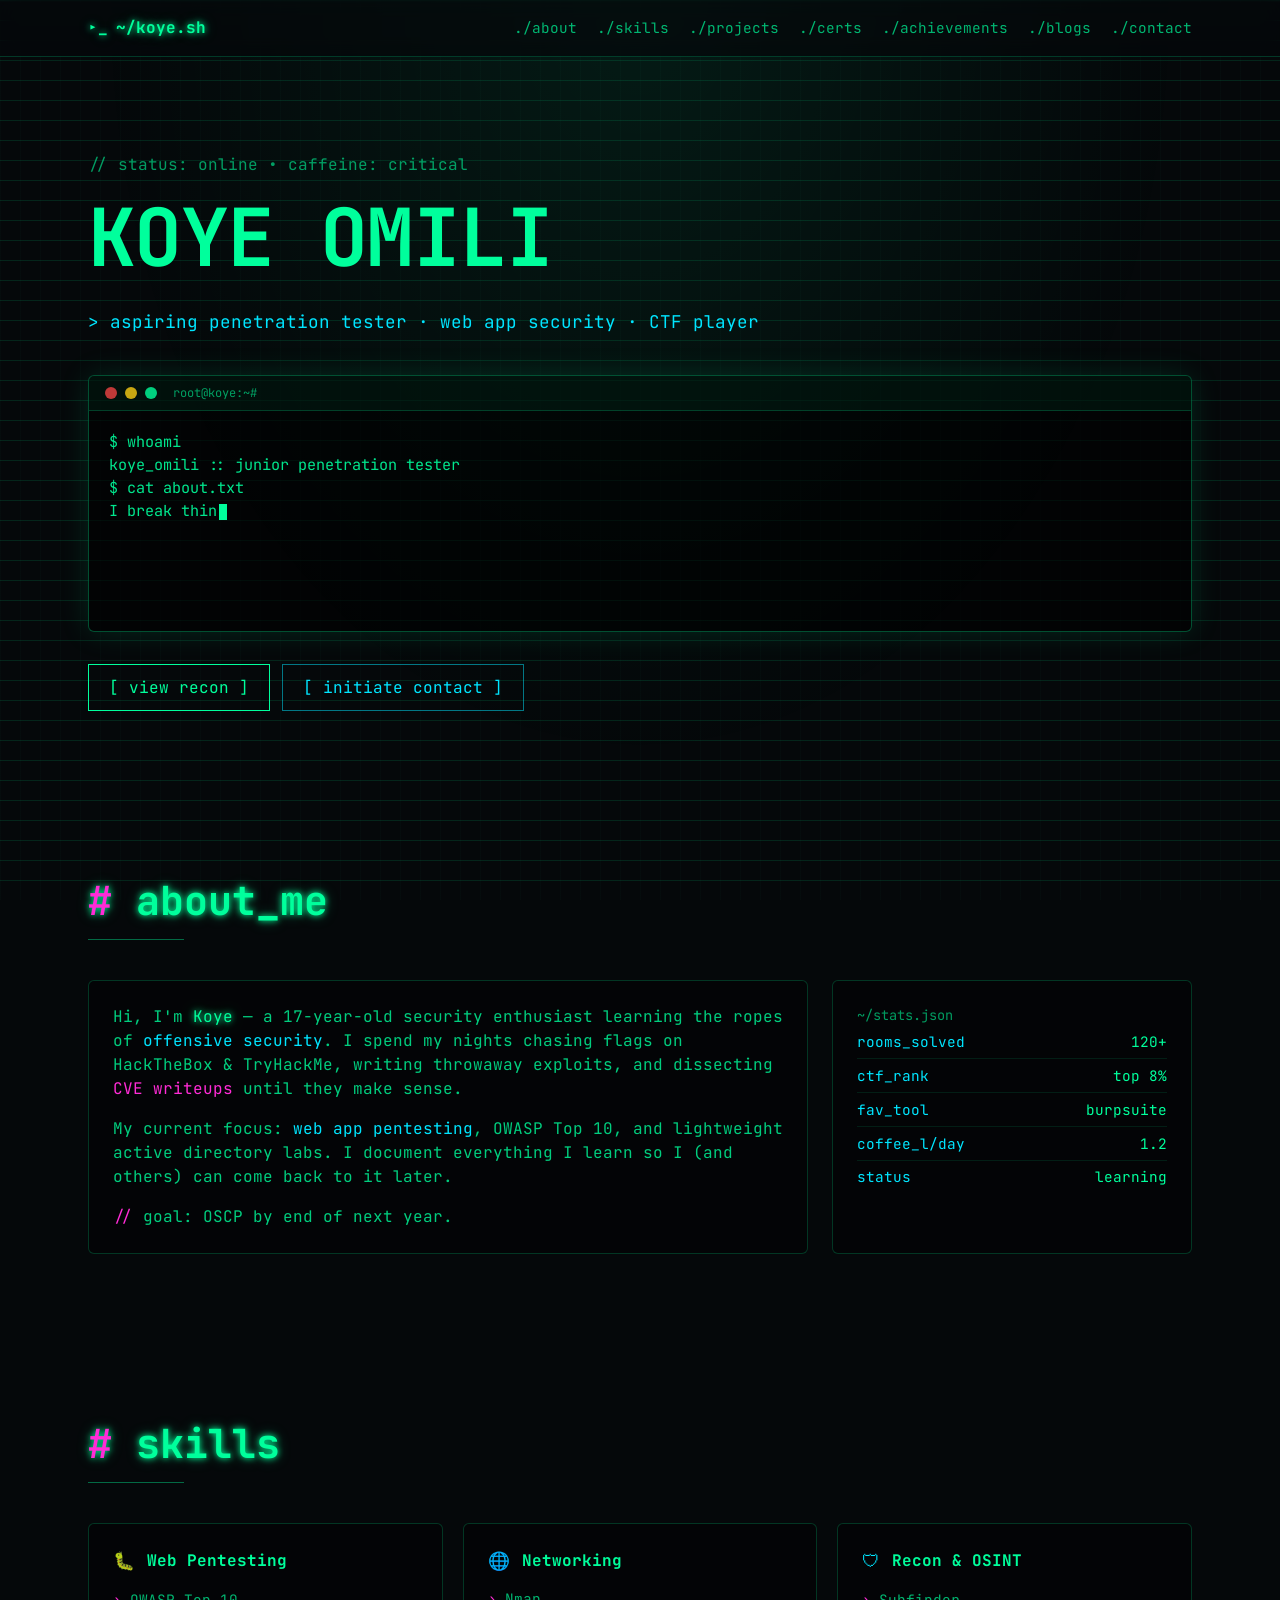
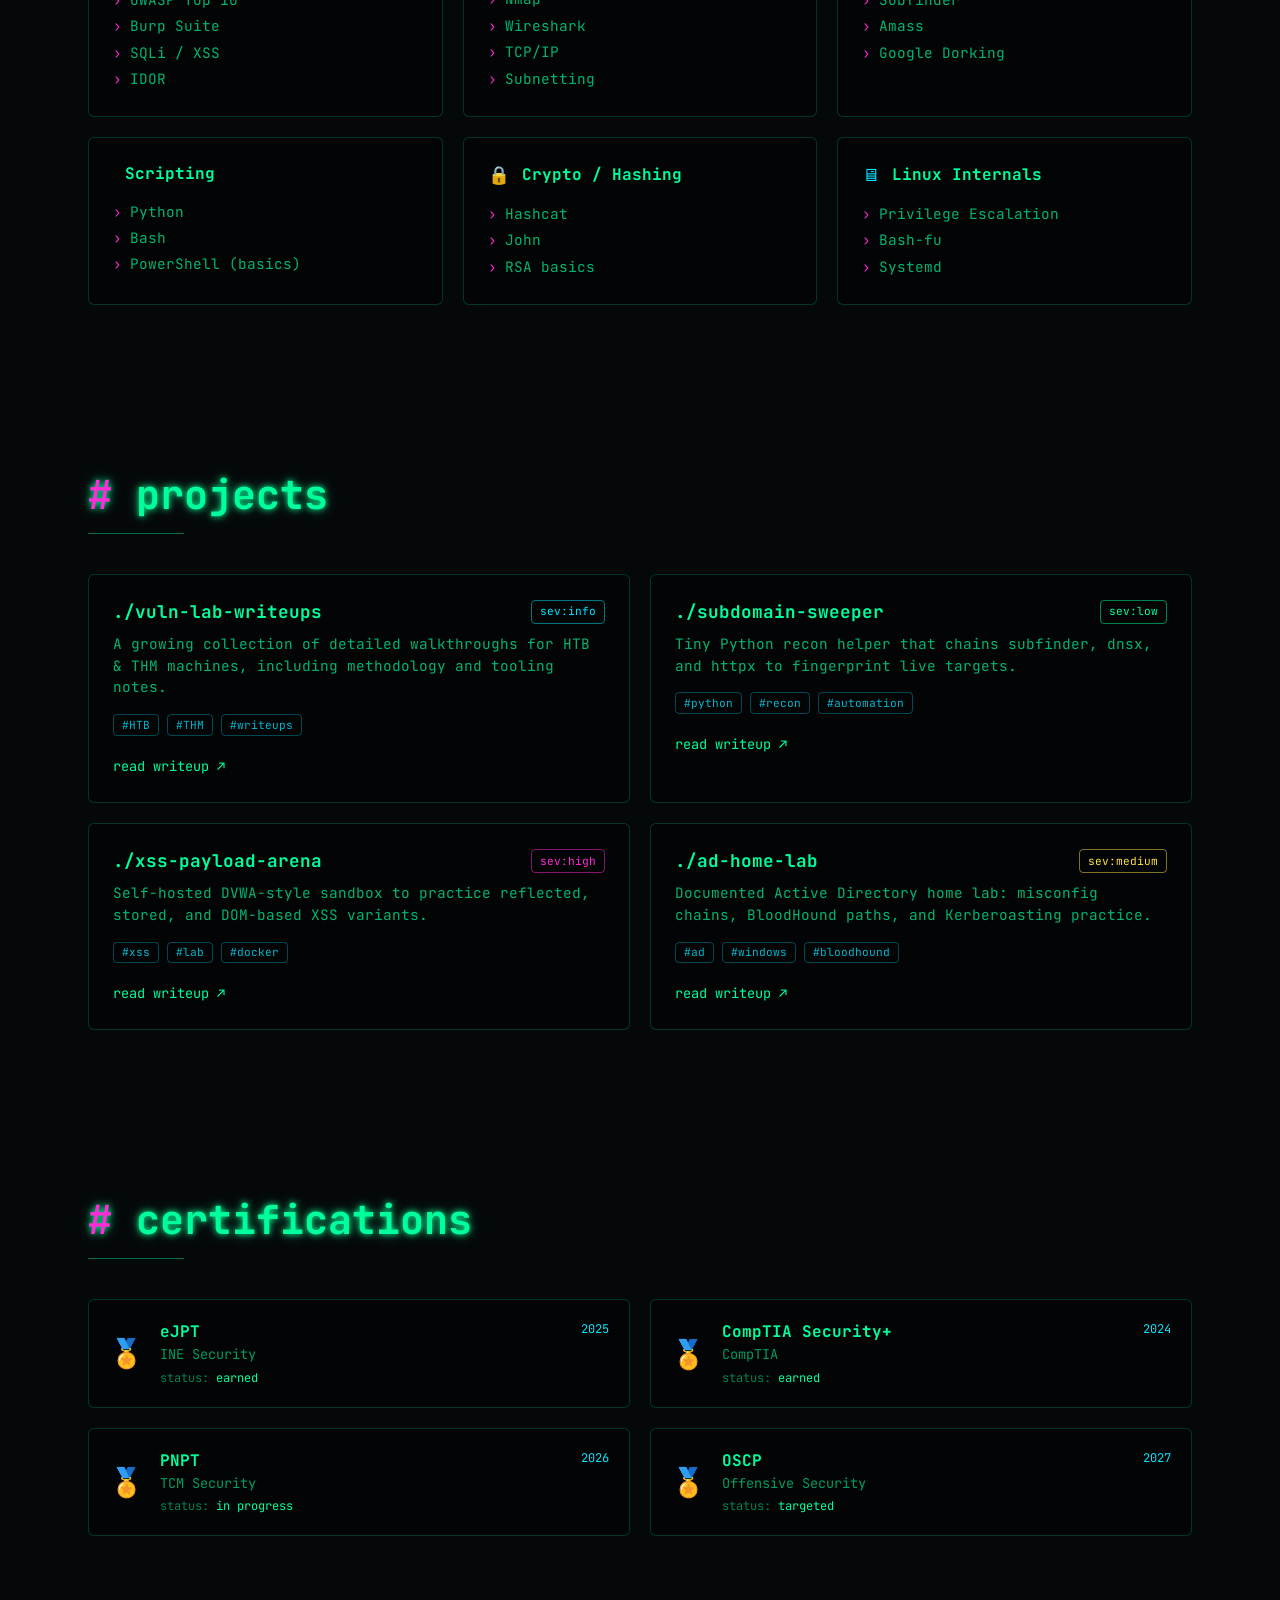
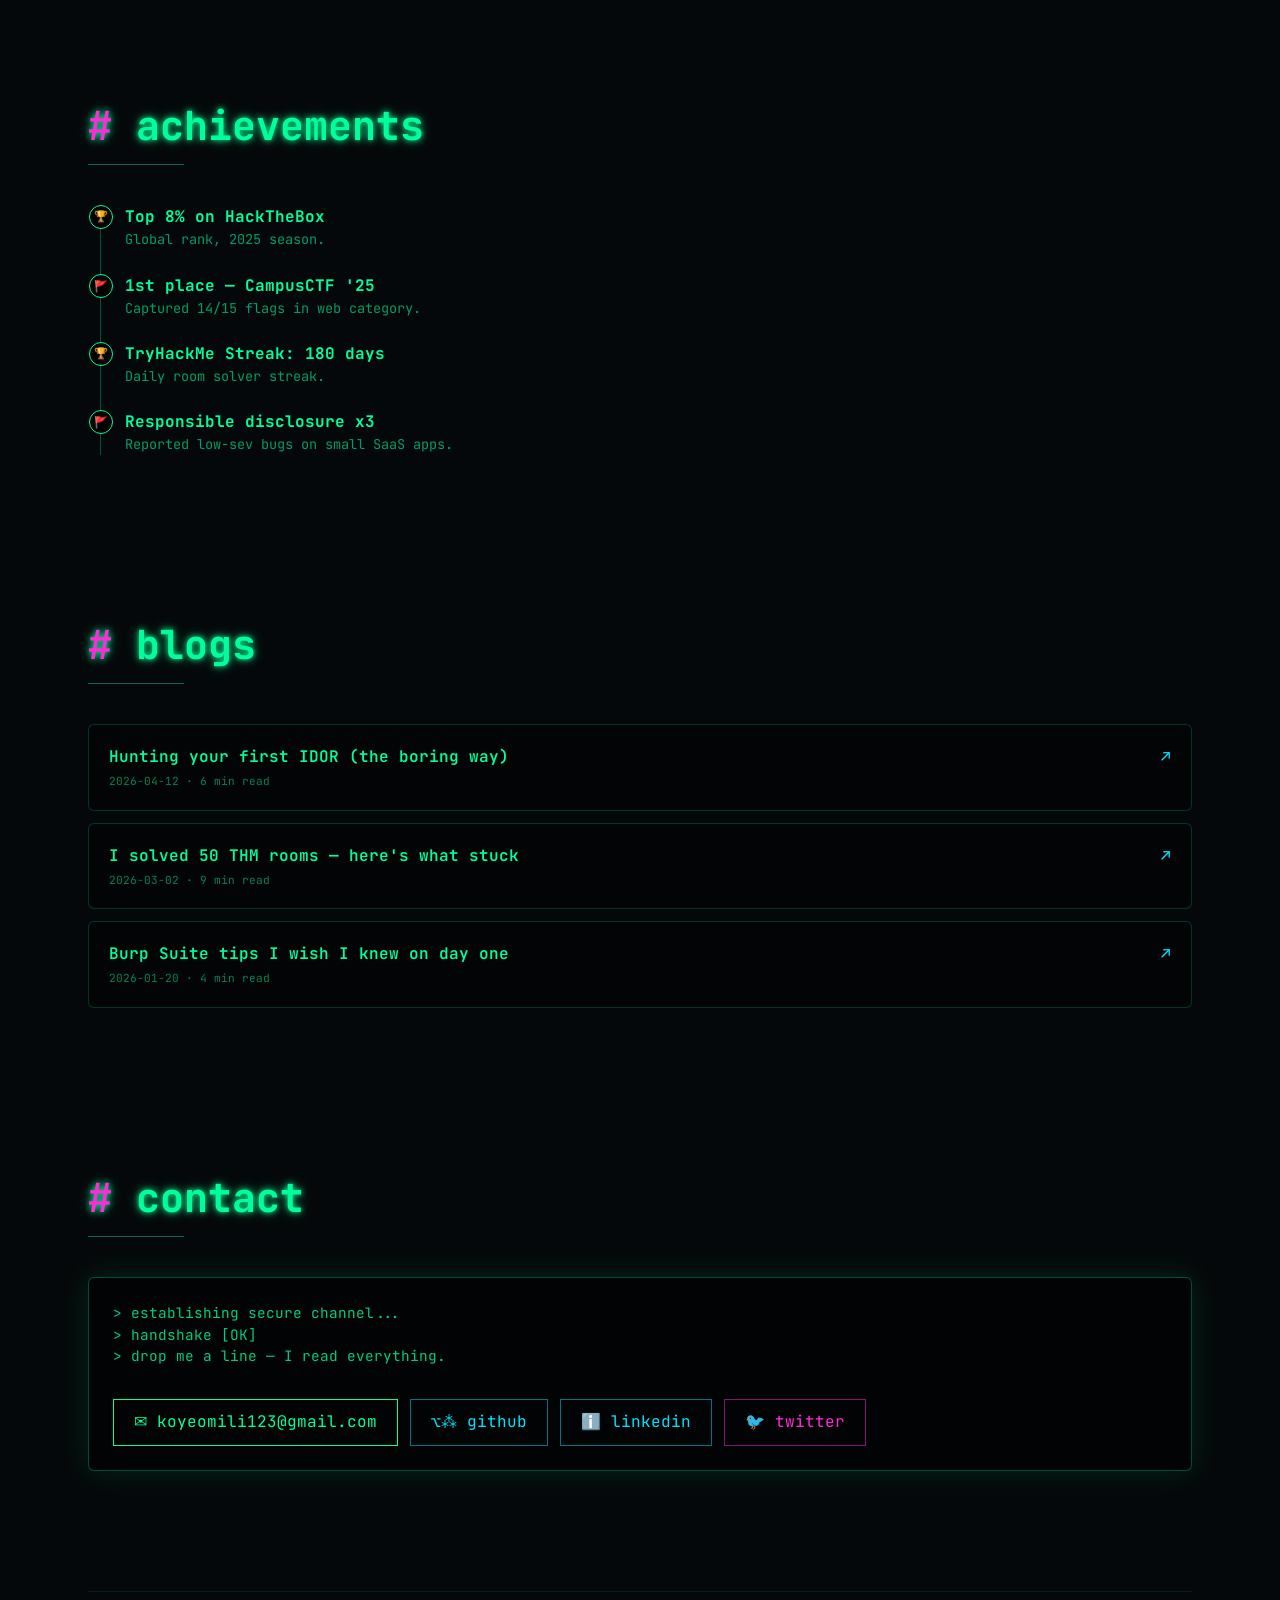
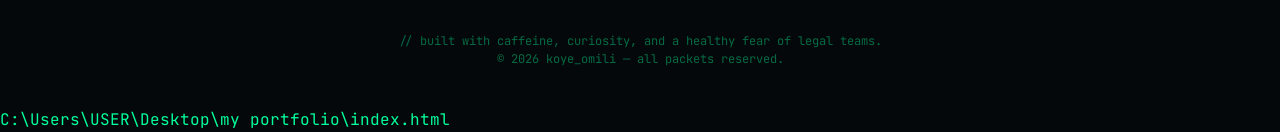
==== index.html @ de3a951e "Add files via upload" ====
<!DOCTYPE html>
<html lang="en">

<head>
  <meta charset="UTF-8" />
  <meta name="viewport" content="width=device-width, initial-scale=1" />
  <title>Koye Omili — Junior Penetration Tester</title>
  <meta name="description"
    content="Portfolio of Koye Omili, a beginner penetration tester focused on web security, CTFs, and offensive research." />
  <meta property="og:title" content="Koye Omili — Junior Penetration Tester" />
  <meta property="og:description" content="Web pentesting, CTFs, writeups and security research." />
  <link rel="preconnect" href="https://fonts.googleapis.com" />
  <link rel="preconnect" href="https://fonts.gstatic.com" crossorigin />
  <link rel="stylesheet"
    href="https://fonts.googleapis.com/css2?family=JetBrains+Mono:wght@400;500;700&family=Share+Tech+Mono&display=swap" />
  <link rel="stylesheet" href="styles.css" />
  <meta name="google-site-verification" content="vzgyAZ0OdzNsra5fVZMrkfT1EmpEcz-JHR0092jANQA" />
</head>

<body>
  <!-- Animated backdrop -->
  <div class="bg-grid"></div>
  <div class="bg-radial"></div>
  <div class="scanline"></div>

  <!-- Nav -->
  <header class="nav">
    <div class="nav-inner container">
      <a href="#top" class="brand text-glow">
        <span class="icon">▸_</span>
        <span>~/koye.sh</span>
      </a>
      <nav class="nav-links">
        <a href="#about">./about</a>
        <a href="#skills">./skills</a>
        <a href="#projects">./projects</a>
        <a href="#certifications">./certs</a>
        <a href="#achievements">./achievements</a>
        <a href="#blogs">./blogs</a>
        <a href="#contact">./contact</a>
      </nav>
    </div>
  </header>

  <main class="container">
    <!-- Hero -->
    <section id="top" class="hero">
      <p class="flicker muted">// status: online • caffeine: critical</p>
      <h1 class="hero-title glitch" data-text="KOYE OMILI">KOYE OMILI</h1>
      <p class="hero-sub">&gt; aspiring penetration tester · web app security · CTF player</p>

      <div class="terminal">
        <div class="terminal-bar">
          <span class="dot red"></span>
          <span class="dot yellow"></span>
          <span class="dot green"></span>
          <span class="terminal-title">root@koye:~#</span>
        </div>
        <div class="terminal-body" id="terminal-body"></div>
      </div>

      <div class="cta-row">
        <a href="#projects" class="btn btn-neon pulse-glow">[ view recon ]</a>
        <a href="#contact" class="btn btn-cyber">[ initiate contact ]</a>
      </div>
    </section>

    <!-- About -->
    <section id="about" class="section">
      <h2 class="section-title"><span class="hash">#</span> about_me</h2>
      <div class="rule"></div>
      <div class="about-grid">
        <div class="card float-up about-text">
          <p>Hi, I'm <span class="text-glow neon">Koye</span> — a 17-year-old security enthusiast learning the ropes of
            <span class="cyber">offensive security</span>. I spend my nights chasing flags on HackTheBox &amp;
            TryHackMe, writing throwaway exploits, and dissecting <span class="magenta">CVE writeups</span> until they
            make sense.
          </p>
          <p>My current focus: <span class="cyber">web app pentesting</span>, OWASP Top 10, and lightweight active
            directory labs. I document everything I learn so I (and others) can come back to it later.</p>
          <p class="muted"><span class="magenta">//</span> goal: OSCP by end of next year.</p>
        </div>
        <div class="card stats-card">
          <p class="muted small">~/stats.json</p>
          <div class="stat"><span class="cyber">rooms_solved</span><span class="neon">120+</span></div>
          <div class="stat"><span class="cyber">ctf_rank</span><span class="neon">top 8%</span></div>
          <div class="stat"><span class="cyber">fav_tool</span><span class="neon">burpsuite</span></div>
          <div class="stat"><span class="cyber">coffee_l/day</span><span class="neon">1.2</span></div>
          <div class="stat"><span class="cyber">status</span><span class="neon">learning</span></div>
        </div>
      </div>
    </section>

    <!-- Skills -->
    <section id="skills" class="section">
      <h2 class="section-title"><span class="hash">#</span> skills</h2>
      <div class="rule"></div>
      <div class="grid-3" id="skills-grid"></div>
    </section>

    <!-- Projects -->
    <section id="projects" class="section">
      <h2 class="section-title"><span class="hash">#</span> projects</h2>
      <div class="rule"></div>
      <div class="grid-2" id="projects-grid"></div>
    </section>

    <!-- Certifications -->
    <section id="certifications" class="section">
      <h2 class="section-title"><span class="hash">#</span> certifications</h2>
      <div class="rule"></div>
      <div class="grid-2" id="certs-grid"></div>
    </section>

    <!-- Achievements -->
    <section id="achievements" class="section">
      <h2 class="section-title"><span class="hash">#</span> achievements</h2>
      <div class="rule"></div>
      <ol class="timeline" id="achievements-list"></ol>
    </section>

    <!-- Blogs -->
    <section id="blogs" class="section">
      <h2 class="section-title"><span class="hash">#</span> blogs</h2>
      <div class="rule"></div>
      <div class="blogs" id="blogs-list"></div>
    </section>

    <!-- Contact -->
    <section id="contact" class="section">
      <h2 class="section-title"><span class="hash">#</span> contact</h2>
      <div class="rule"></div>
      <div class="terminal contact-panel">
        <pre class="contact-pre">&gt; establishing secure channel...
&gt; handshake [OK]
&gt; drop me a line — I read everything.</pre>
        <div class="cta-row">
          <a href="mailto:koyeomili123@gmail.com" class="btn btn-neon">✉ koyeomili123@gmail.com</a>
          <a href="#" class="btn btn-cyber">⌥⁂ github</a>
          <a href="#" class="btn btn-cyber">ℹ️ linkedin</a>
          <a href="#" class="btn btn-magenta">🐦 twitter</a>
        </div>
      </div>
    </section>

    <footer class="footer">
      <p>// built with caffeine, curiosity, and a healthy fear of legal teams.</p>
      <p>© <span id="year"></span> koye_omili — all packets reserved.</p>
    </footer>
  </main>

  <script src="main.js"></script>
</body>

</html>

C:\Users\USER\Desktop\my portfolio\index.html
---- styles.css ----
/* === Hacker / Cyber Theme === */
:root {
  --neon: #00ff9c;
  --cyber: #00e5ff;
  --magenta: #ff2bd6;
  --bg: #05080a;
  --terminal: #0a0f0d;
  --mono: "JetBrains Mono", ui-monospace, SFMono-Regular, Menlo, monospace;
}

* {
  box-sizing: border-box;
  margin: 0;
  padding: 0;
}

html,
body {
  background: var(--bg);
  color: var(--neon);
  font-family: var(--mono);
}

body {
  min-height: 100vh;
  overflow-x: hidden;
  position: relative;
  line-height: 1.5;
}

a {
  color: inherit;
  text-decoration: none;
}

.container {
  max-width: 72rem;
  margin: 0 auto;
  padding: 0 1.5rem;
  position: relative;
  z-index: 10;
}

/* Backdrops */
.bg-grid {
  position: fixed;
  inset: 0;
  pointer-events: none;
  opacity: .6;
  background-image:
    linear-gradient(#00ff9c33 1px, transparent 1px),
    linear-gradient(90deg, #2260481a 1px, transparent 1px);
  background-size: 20px 20px;
}

.bg-radial {
  position: fixed;
  inset: 0;
  pointer-events: none;
  background: radial-gradient(ellipse at top, #00ff9c14, transparent 60%);
}

.scanline {
  position: fixed;
  left: 0;
  right: 0;
  height: 1px;
  background: rgba(0, 255, 156, .3);
  filter: blur(1px);
  animation: scanline 6s linear infinite;
  pointer-events: none;
  z-index: 5;
}

/* Color helpers */
.neon {
  color: var(--neon);
}

.cyber {
  color: var(--cyber);
}

.magenta {
  color: var(--magenta);
}

.muted {
  color: rgba(0, 255, 156, .6);
}

.small {
  font-size: .85rem;
}

.text-glow {
  text-shadow: 0 0 6px var(--neon), 0 0 14px rgba(0, 255, 156, .4);
}

.hash {
  color: var(--magenta);
}

/* Nav */
.nav {
  position: sticky;
  top: 0;
  z-index: 30;
  backdrop-filter: blur(10px);
  background: rgba(5, 8, 10, .7);
  border-bottom: 1px solid rgba(0, 255, 156, .2);
}

.nav-inner {
  display: flex;
  align-items: center;
  justify-content: space-between;
  padding: 1rem 1.5rem;
}

.brand {
  display: flex;
  align-items: center;
  gap: .5rem;
  font-weight: 700;
  color: var(--neon);
}

.brand .icon {
  font-family: var(--mono);
}

.nav-links {
  display: none;
  gap: 1.25rem;
  font-size: .9rem;
  color: rgba(0, 255, 156, .7);
}

.nav-links a {
  transition: color .2s, text-shadow .2s;
}

.nav-links a:hover {
  color: var(--neon);
  text-shadow: 0 0 6px var(--neon);
}

@media (min-width: 768px) {
  .nav-links {
    display: flex;
  }
}

/* Hero */
.hero {
  padding: 6rem 0 5rem;
}

.hero-title {
  font-size: clamp(2.5rem, 7vw, 5rem);
  font-weight: 700;
  color: var(--neon);
  letter-spacing: -.02em;
}

.glitch {
  animation: glitch 2.4s infinite;
}

.hero-sub {
  margin-top: .75rem;
  color: var(--cyber);
  font-size: 1.1rem;
}

/* Terminal block */
.terminal {
  margin-top: 2.5rem;
  border: 1px solid rgba(0, 255, 156, .3);
  background: rgba(0, 0, 0, .6);
  box-shadow: 0 0 30px rgba(0, 255, 156, .13);
  border-radius: 6px;
  overflow: hidden;
}

.terminal-bar {
  display: flex;
  align-items: center;
  gap: .5rem;
  padding: .5rem 1rem;
  border-bottom: 1px solid rgba(0, 255, 156, .2);
  background: rgba(0, 255, 156, .05);
}

.dot {
  width: 12px;
  height: 12px;
  border-radius: 50%;
  display: inline-block;
}

.dot.red {
  background: rgba(239, 68, 68, .8);
}

.dot.yellow {
  background: rgba(250, 204, 21, .8);
}

.dot.green {
  background: rgba(0, 255, 156, .8);
}

.terminal-title {
  margin-left: .5rem;
  font-size: .75rem;
  color: rgba(0, 255, 156, .6);
}

.terminal-body {
  padding: 1.25rem;
  min-height: 220px;
  font-size: .95rem;
  color: rgba(0, 255, 156, .9);
  white-space: pre-wrap;
}

.cursor {
  display: inline-block;
  width: 8px;
  height: 16px;
  background: var(--neon);
  margin-left: 2px;
  vertical-align: middle;
  animation: blink 1s step-end infinite;
}

/* Buttons */
.cta-row {
  margin-top: 2rem;
  display: flex;
  flex-wrap: wrap;
  gap: .75rem;
}

.btn {
  padding: .65rem 1.25rem;
  border: 1px solid;
  transition: all .2s;
  display: inline-flex;
  align-items: center;
  gap: .5rem;
  cursor: pointer;
}

.btn-neon {
  border-color: var(--neon);
  color: var(--neon);
}

.btn-neon:hover {
  background: var(--neon);
  color: #000;
}

.btn-cyber {
  border-color: rgba(0, 229, 255, .5);
  color: var(--cyber);
}

.btn-cyber:hover {
  background: rgba(0, 229, 255, .1);
}

.btn-magenta {
  border-color: rgba(255, 43, 214, .5);
  color: var(--magenta);
}

.btn-magenta:hover {
  background: rgba(255, 43, 214, .1);
}

.pulse-glow {
  animation: pulse-glow 2.5s ease-in-out infinite;
}

/* Sections */
.section {
  padding: 5rem 0;
  scroll-margin-top: 5rem;
}

.section-title {
  font-size: clamp(1.75rem, 4vw, 2.5rem);
  font-weight: 700;
  color: var(--neon);
  text-shadow: 0 0 6px var(--neon), 0 0 14px rgba(0, 255, 156, .4);
  margin-bottom: .5rem;
}

.rule {
  height: 1px;
  width: 6rem;
  background: rgba(0, 255, 156, .4);
  margin-bottom: 2.5rem;
}

/* Cards */
.card {
  border: 1px solid rgba(0, 255, 156, .2);
  background: rgba(0, 0, 0, .4);
  padding: 1.5rem;
  border-radius: 6px;
  transition: all .25s;
}

.card:hover {
  border-color: var(--neon);
  box-shadow: 0 0 24px rgba(0, 255, 156, .27);
}

/* About */
.about-grid {
  display: grid;
  gap: 1.5rem;
  grid-template-columns: 1fr;
}

@media (min-width: 768px) {
  .about-grid {
    grid-template-columns: 2fr 1fr;
  }
}

.about-text p {
  color: rgba(0, 255, 156, .8);
  margin-bottom: 1rem;
}

.about-text p:last-child {
  margin-bottom: 0;
}

.stats-card .stat {
  display: flex;
  justify-content: space-between;
  padding: .35rem 0;
  border-bottom: 1px solid rgba(0, 255, 156, .1);
  font-size: .9rem;
}

.stats-card .stat:last-child {
  border-bottom: 0;
}

/* Grids */
.grid-2,
.grid-3 {
  display: grid;
  gap: 1.25rem;
  grid-template-columns: 1fr;
}

@media (min-width: 640px) {

  .grid-2,
  .grid-3 {
    grid-template-columns: repeat(2, 1fr);
  }
}

@media (min-width: 1024px) {
  .grid-3 {
    grid-template-columns: repeat(3, 1fr);
  }
}

/* Skill cards */
.skill-head {
  display: flex;
  align-items: center;
  gap: .75rem;
  margin-bottom: .75rem;
}

.skill-head .ico {
  color: var(--cyber);
  font-size: 1.1rem;
}

.skill-head h3 {
  color: var(--neon);
  font-size: 1rem;
}

.skill-list {
  list-style: none;
  font-size: .9rem;
  color: rgba(0, 255, 156, .7);
}

.skill-list li {
  display: flex;
  align-items: center;
  gap: .5rem;
  padding: .15rem 0;
}

.skill-list li::before {
  content: "›";
  color: var(--magenta);
}

/* Projects */
.project {
  border: 1px solid rgba(0, 255, 156, .2);
  background: rgba(0, 0, 0, .4);
  padding: 1.5rem;
  border-radius: 6px;
  transition: all .25s;
}

.project:hover {
  border-color: var(--neon);
}

.project-head {
  display: flex;
  justify-content: space-between;
  align-items: center;
  margin-bottom: .5rem;
}

.project-head h3 {
  color: var(--neon);
  font-size: 1.1rem;
}

.sev {
  font-size: .7rem;
  padding: .15rem .5rem;
  border: 1px solid;
  border-radius: 4px;
}

.sev-info {
  color: var(--cyber);
  border-color: rgba(0, 229, 255, .5);
}

.sev-low {
  color: var(--neon);
  border-color: rgba(0, 255, 156, .5);
}

.sev-medium {
  color: #fde047;
  border-color: rgba(253, 224, 71, .5);
}

.sev-high {
  color: var(--magenta);
  border-color: rgba(255, 43, 214, .5);
}

.project-desc {
  color: rgba(0, 255, 156, .7);
  font-size: .9rem;
}

.project-tags {
  margin-top: 1rem;
  display: flex;
  flex-wrap: wrap;
  gap: .5rem;
}

.tag {
  font-size: .7rem;
  color: rgba(0, 229, 255, .8);
  border: 1px solid rgba(0, 229, 255, .3);
  padding: .1rem .5rem;
  border-radius: 4px;
}

.project-link {
  margin-top: 1.25rem;
  display: inline-flex;
  align-items: center;
  gap: .25rem;
  font-size: .85rem;
  color: var(--neon);
}

.project-link:hover {
  text-shadow: 0 0 6px var(--neon);
}

/* Certs */
.cert {
  display: flex;
  align-items: center;
  gap: 1rem;
  border: 1px solid rgba(0, 255, 156, .2);
  background: rgba(0, 0, 0, .4);
  padding: 1.25rem;
  border-radius: 6px;
  transition: all .25s;
}

.cert:hover {
  border-color: var(--neon);
}

.cert .award {
  color: var(--magenta);
  font-size: 1.75rem;
}

.cert-body {
  flex: 1;
}

.cert-row {
  display: flex;
  justify-content: space-between;
}

.cert-row h3 {
  color: var(--neon);
  font-size: 1rem;
}

.cert-row .year {
  font-size: .75rem;
  color: var(--cyber);
}

.cert-org {
  font-size: .85rem;
  color: rgba(0, 255, 156, .6);
}

.cert-status {
  font-size: .75rem;
  margin-top: .25rem;
  color: rgba(0, 255, 156, .5);
}

/* Timeline */
.timeline {
  list-style: none;
  border-left: 1px solid rgba(0, 255, 156, .3);
  margin-left: .75rem;
  padding-left: 0;
  display: flex;
  flex-direction: column;
  gap: 1.5rem;
}

.timeline li {
  margin-left: 1.5rem;
  position: relative;
}

.timeline li .bullet {
  position: absolute;
  left: -2.25rem;
  top: 0;
  width: 1.5rem;
  height: 1.5rem;
  border-radius: 50%;
  background: #000;
  border: 1px solid var(--neon);
  display: flex;
  align-items: center;
  justify-content: center;
  color: var(--neon);
  font-size: .7rem;
}

.timeline h3 {
  color: var(--neon);
  font-size: 1rem;
}

.timeline p {
  font-size: .85rem;
  color: rgba(0, 255, 156, .6);
}

/* Blogs */
.blogs {
  display: flex;
  flex-direction: column;
  gap: .75rem;
}

.blog {
  display: block;
  border: 1px solid rgba(0, 255, 156, .2);
  background: rgba(0, 0, 0, .4);
  padding: 1.25rem;
  border-radius: 6px;
  transition: all .25s;
}

.blog:hover {
  border-color: var(--neon);
  background: rgba(0, 255, 156, .05);
}

.blog-row {
  display: flex;
  justify-content: space-between;
  align-items: center;
}

.blog h3 {
  color: var(--neon);
  font-size: 1rem;
  font-weight: 600;
}

.blog:hover h3 {
  text-shadow: 0 0 6px var(--neon);
}

.blog-meta {
  font-size: .7rem;
  color: rgba(0, 255, 156, .5);
  margin-top: .25rem;
}

/* Contact */
.contact-panel {
  padding: 1.5rem;
}

.contact-pre {
  color: rgba(0, 255, 156, .8);
  font-size: .9rem;
  font-family: var(--mono);
  white-space: pre-wrap;
}

/* Footer */
.footer {
  padding: 2.5rem 0;
  text-align: center;
  font-size: .75rem;
  color: rgba(0, 255, 156, .4);
  border-top: 1px solid rgba(0, 255, 156, .1);
  margin-top: 2.5rem;
}

/* === Animations === */
@keyframes blink {

  0%,
  50% {
    opacity: 1;
  }

  51%,
  100% {
    opacity: 0;
  }
}

@keyframes scanline {
  0% {
    transform: translateY(-100%);
  }

  100% {
    transform: translateY(100vh);
  }
}

@keyframes flicker {

  0%,
  19%,
  21%,
  23%,
  25%,
  54%,
  56%,
  100% {
    opacity: 1;
  }

  20%,
  24%,
  55% {
    opacity: .5;
  }
}

@keyframes glitch {

  0%,
  100% {
    transform: translate(0);
    text-shadow: 0 0 2px #00ff9c;
  }

  20% {
    transform: translate(-2px, 1px);
    text-shadow: 2px 0 #ff2bd6, -2px 0 #00e5ff;
  }

  40% {
    transform: translate(2px, -1px);
    text-shadow: -2px 0 #ff2bd6, 2px 0 #00e5ff;
  }

  60% {
    transform: translate(-1px, 1px);
  }

  80% {
    transform: translate(1px, -1px);
  }
}

@keyframes float-up {
  0% {
    opacity: 0;
    transform: translateY(20px);
  }

  100% {
    opacity: 1;
    transform: translateY(0);
  }
}

@keyframes pulse-glow {

  0%,
  100% {
    box-shadow: 0 0 8px rgba(0, 255, 156, .27), 0 0 20px rgba(0, 255, 156, .13);
  }

  50% {
    box-shadow: 0 0 16px rgba(0, 255, 156, .6), 0 0 40px rgba(0, 255, 156, .27);
  }
}

.flicker {
  animation: flicker 4s linear infinite;
}

.float-up {
  animation: float-up .7s ease-out both;
}
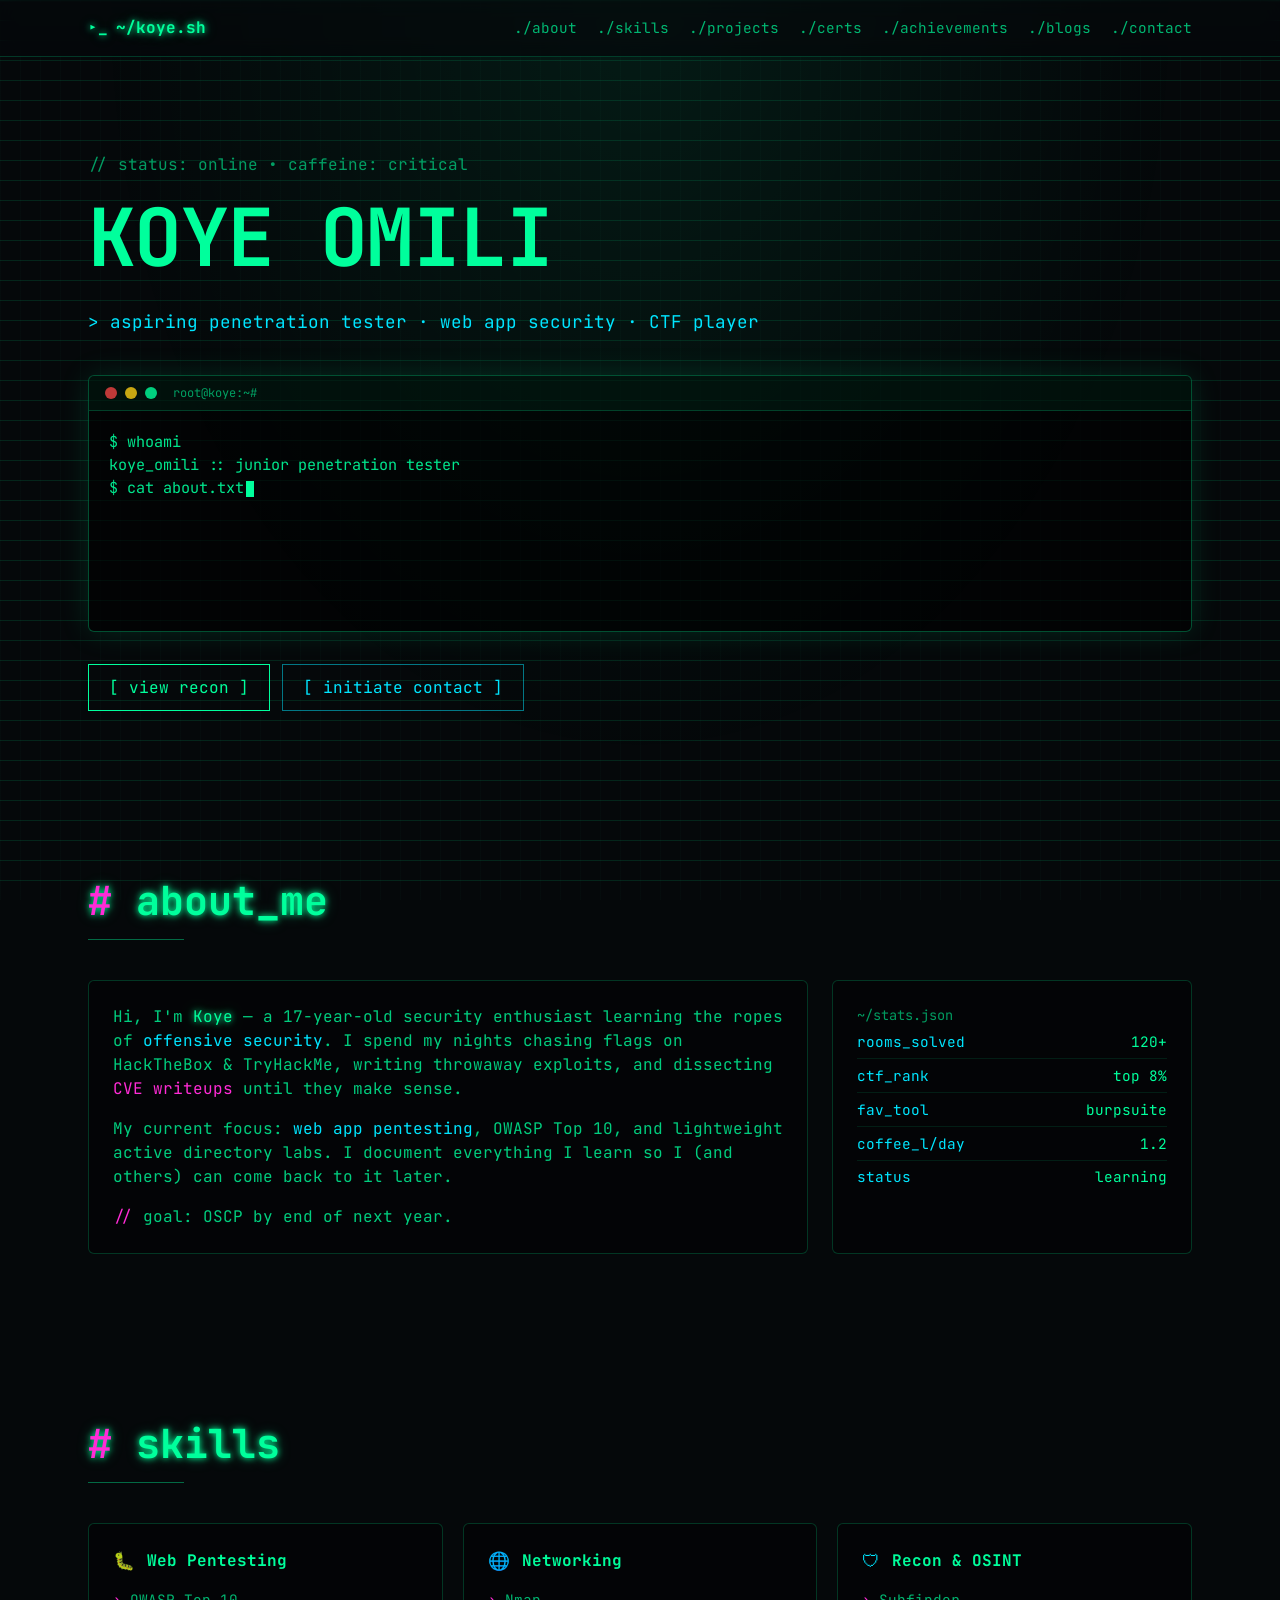
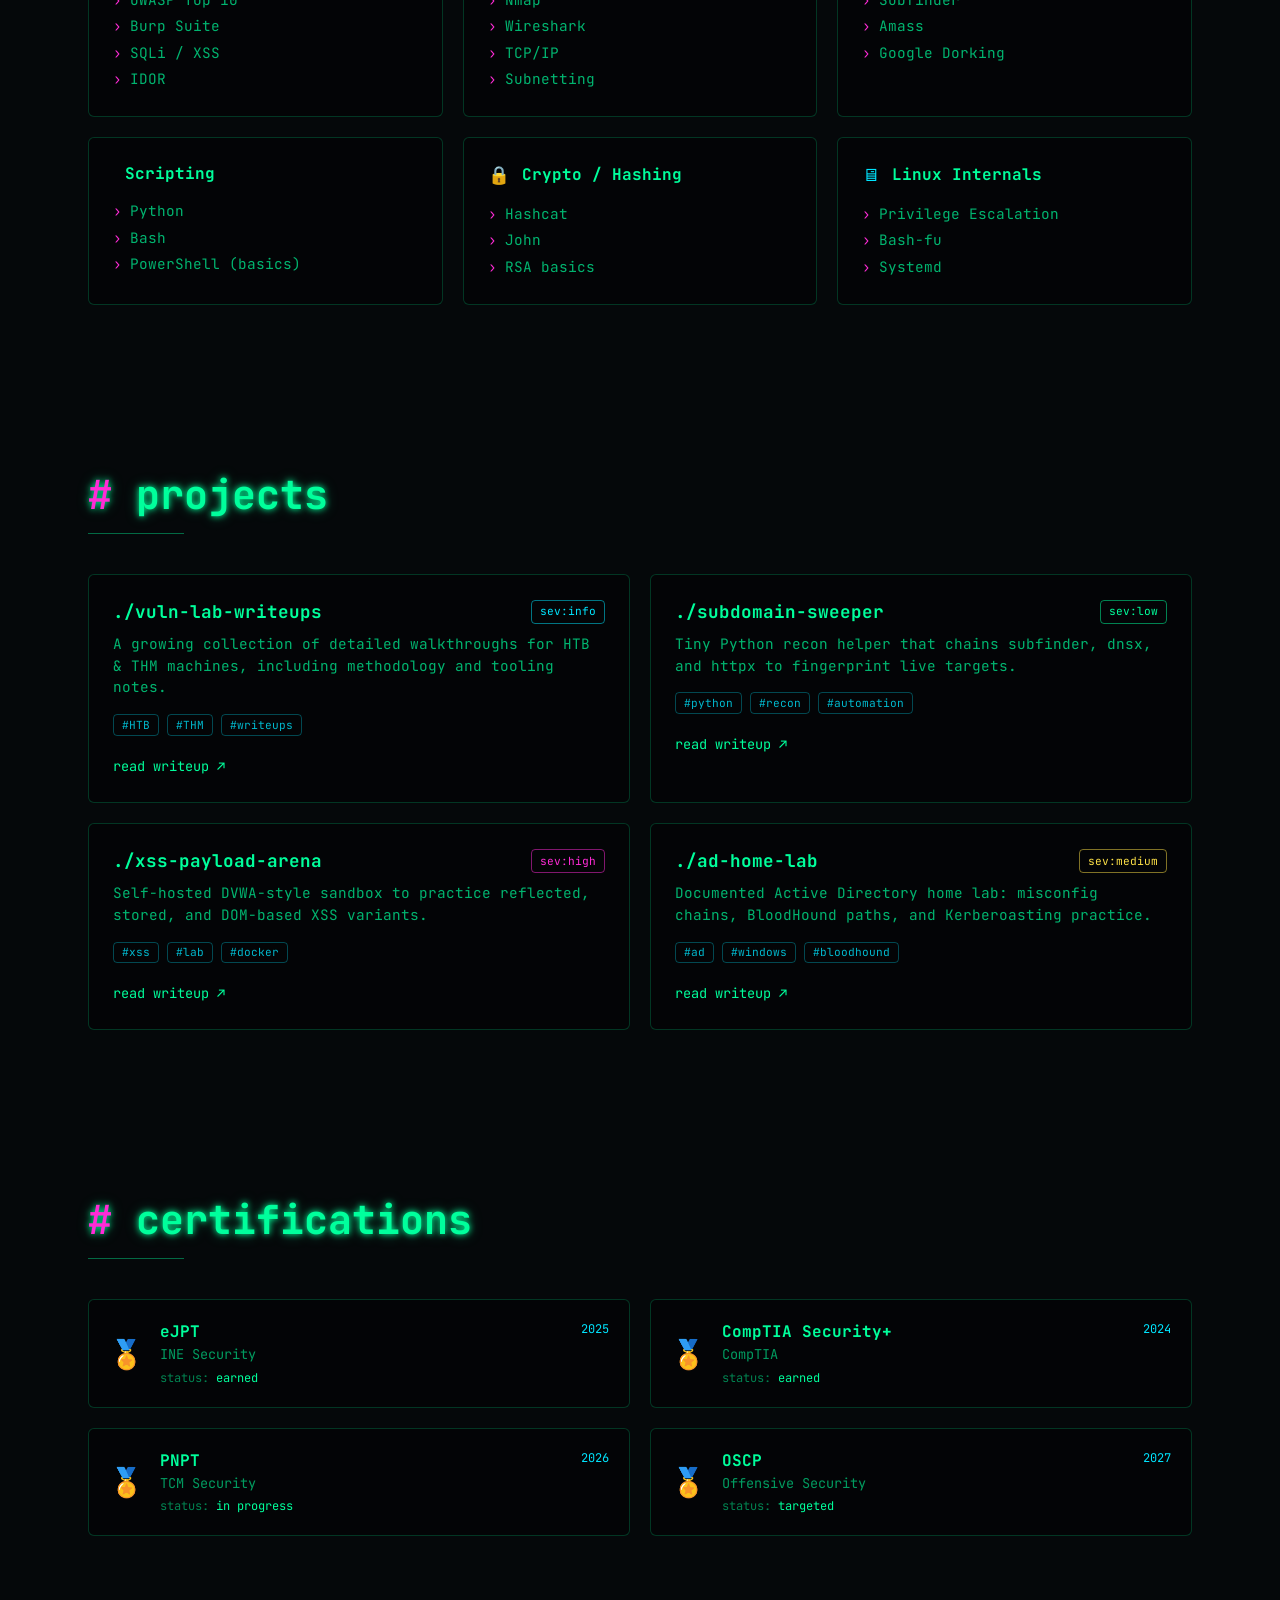
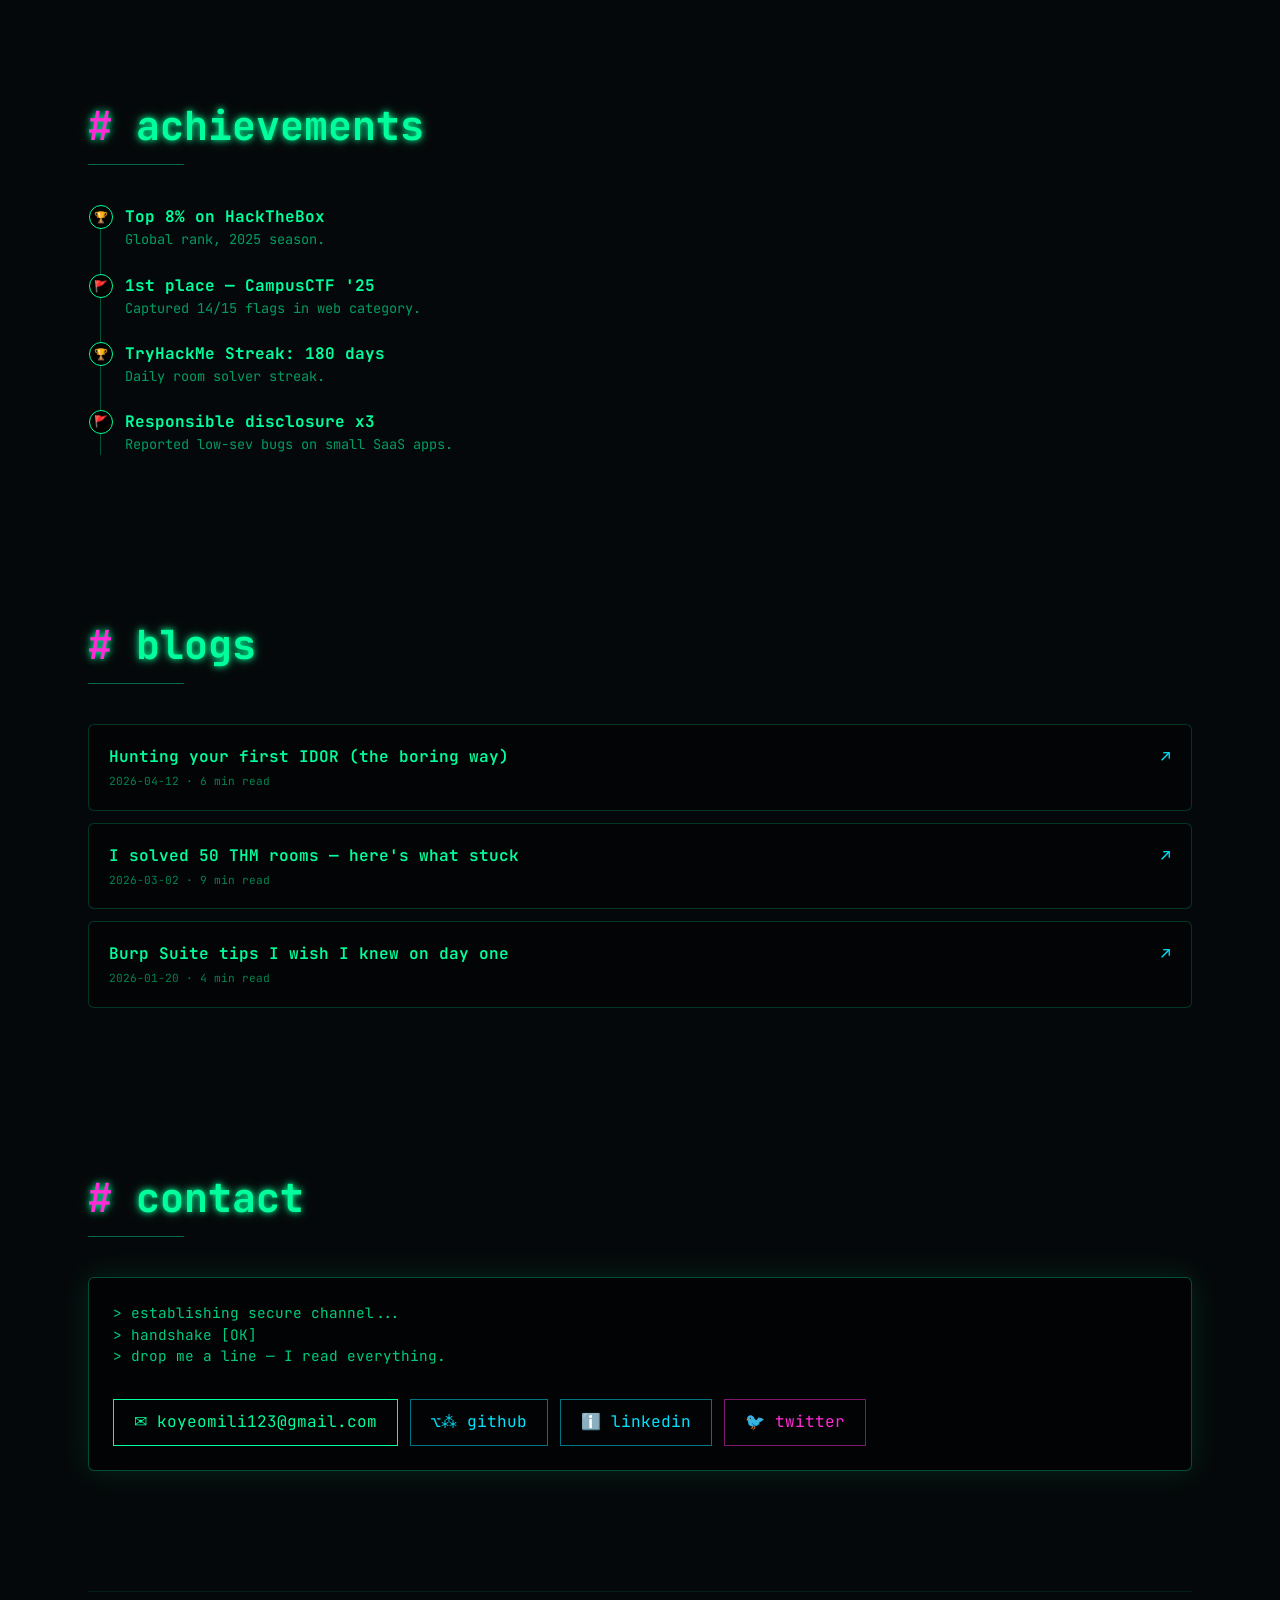
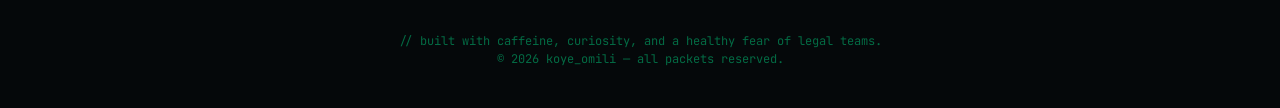
==== commit 44542f9f: "Fix missing newline at end of index.html Add missing newline at the end of index.html" ====
--- a/index.html
+++ b/index.html
@@ -153,5 +153,3 @@
 </body>
 
 </html>
-
-C:\Users\USER\Desktop\my portfolio\index.html
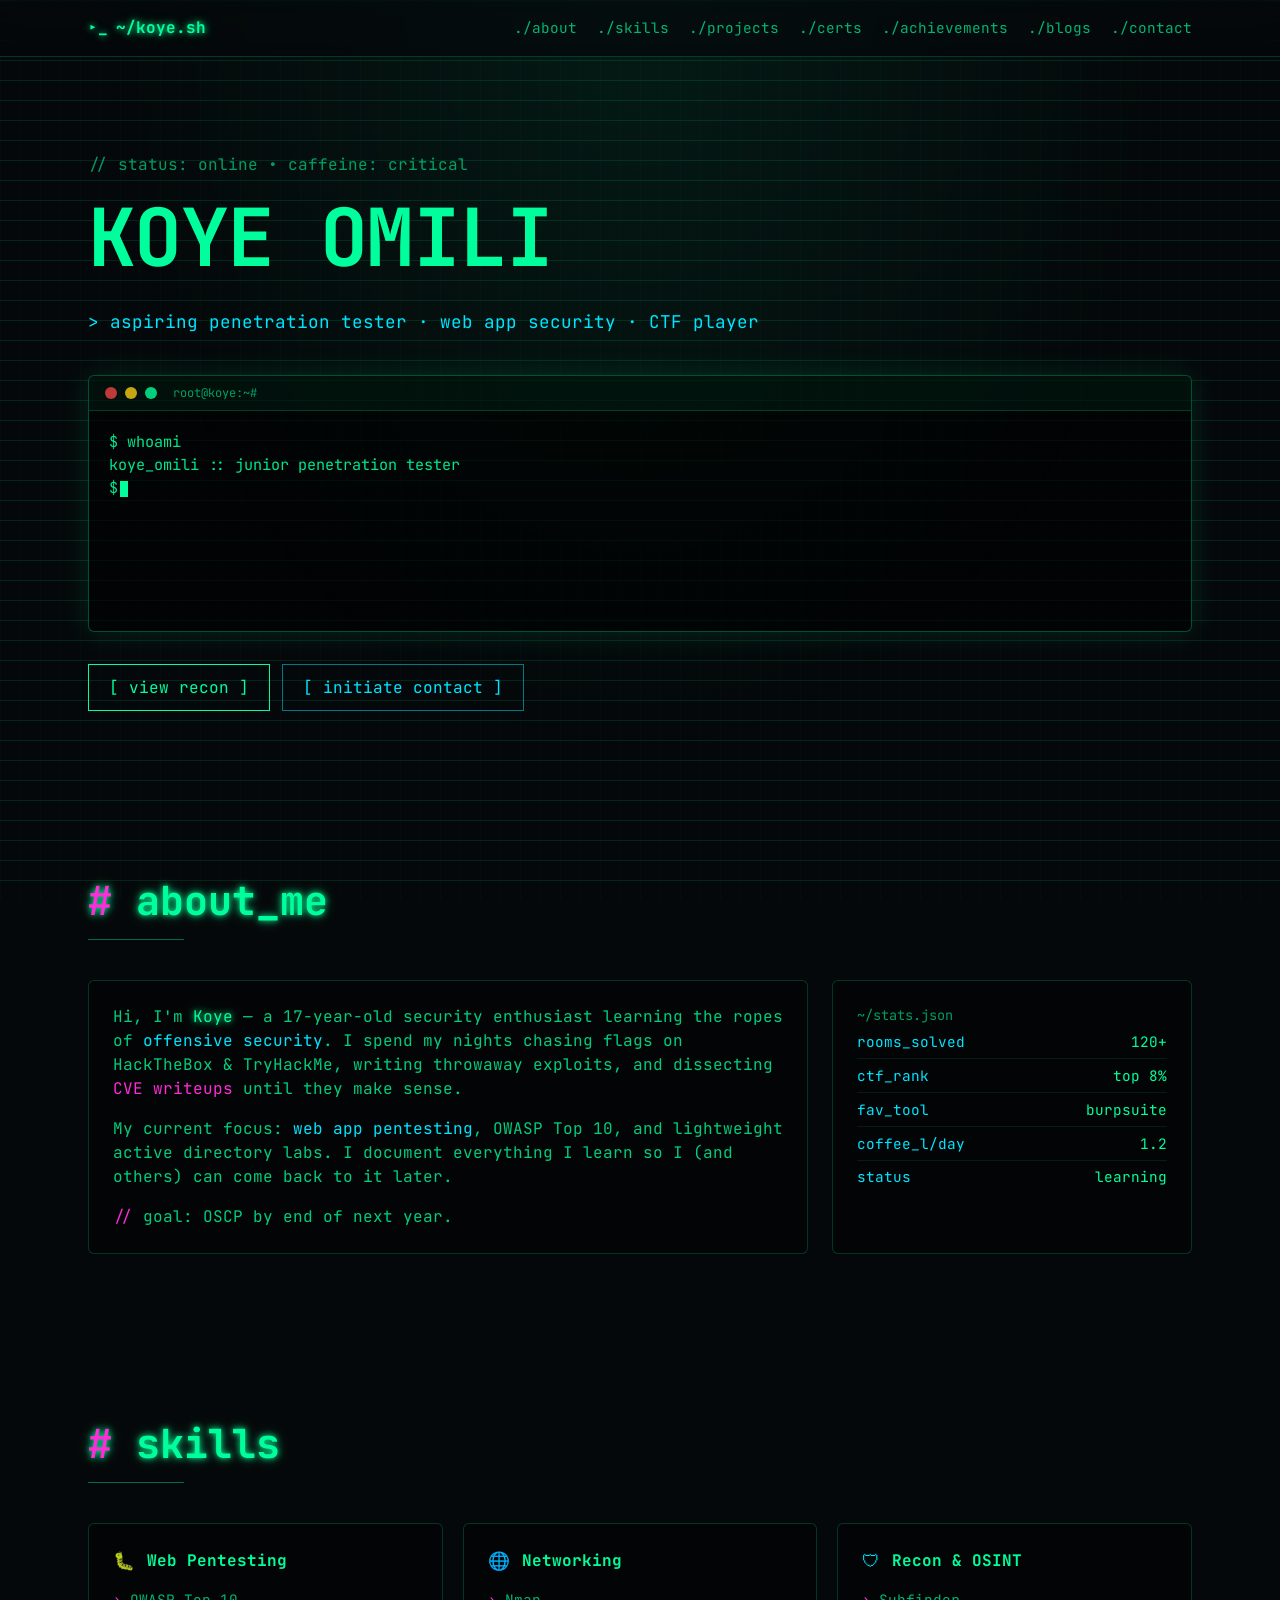
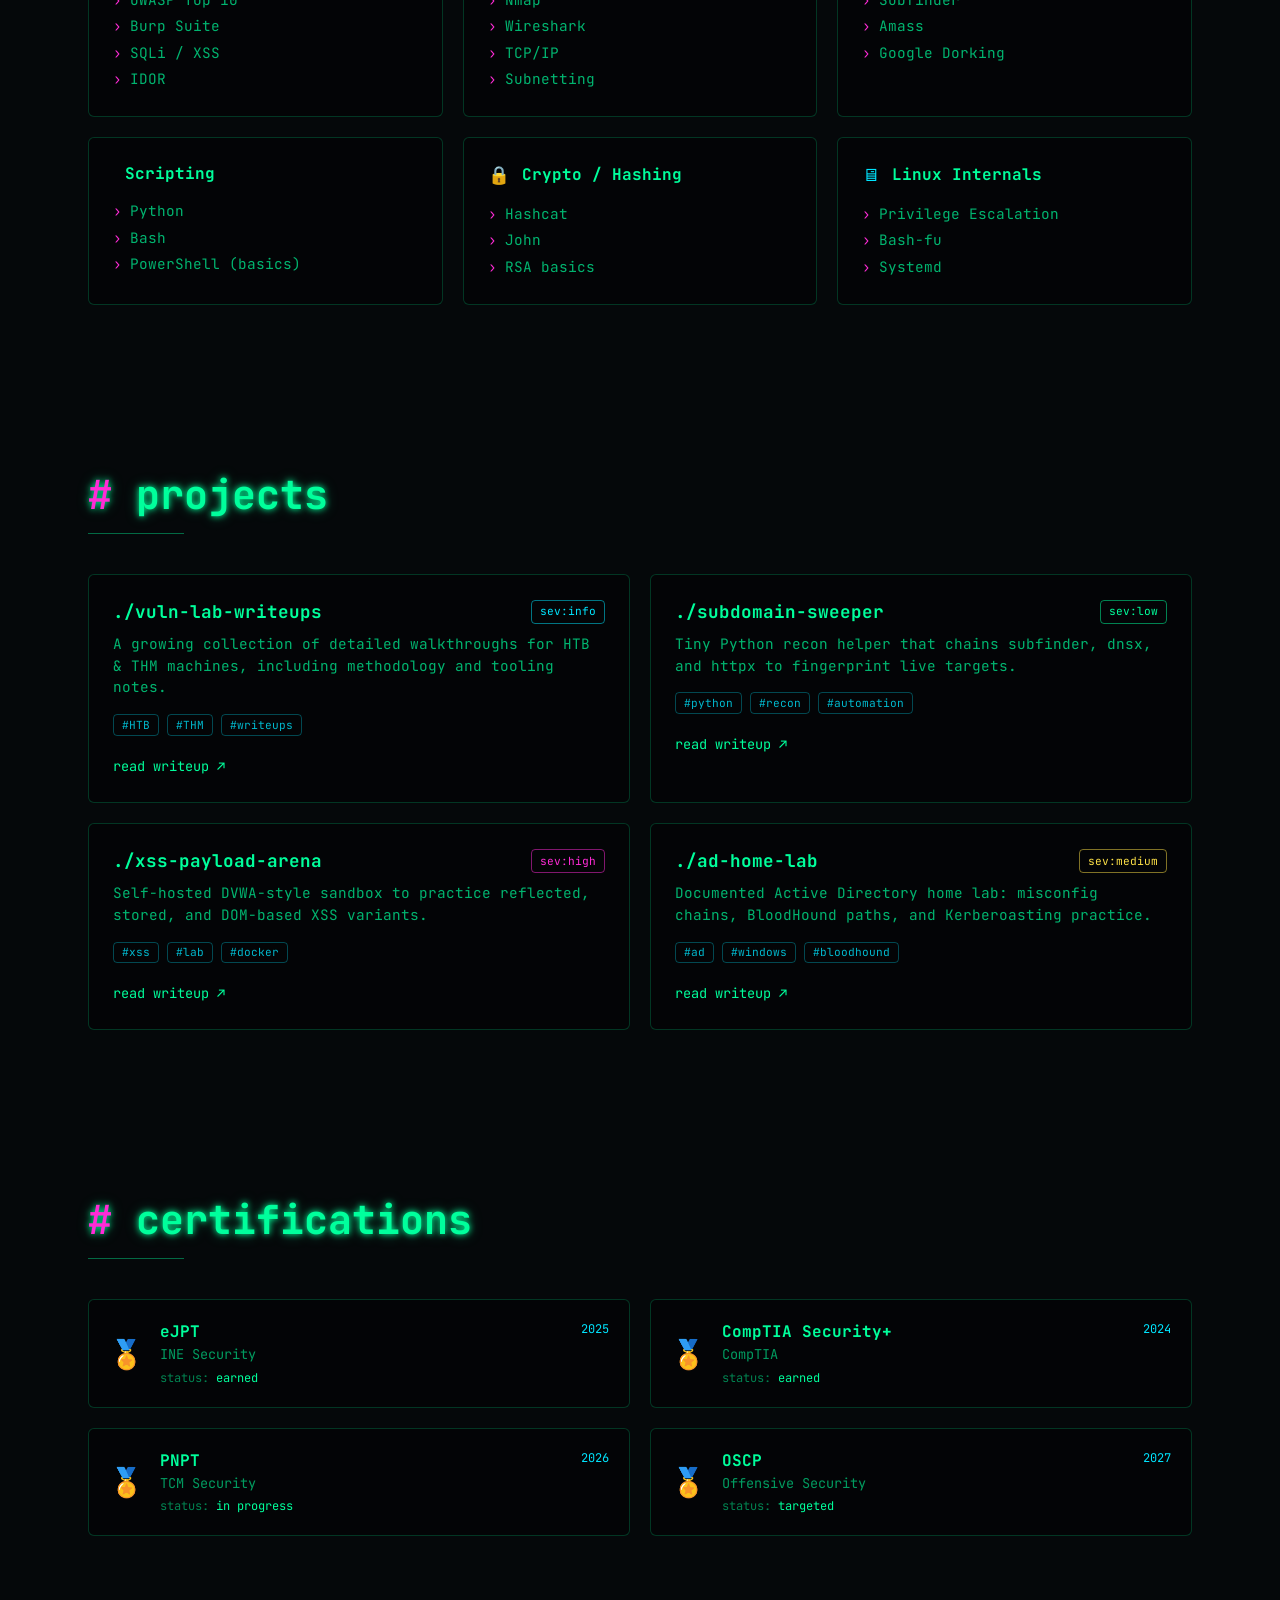
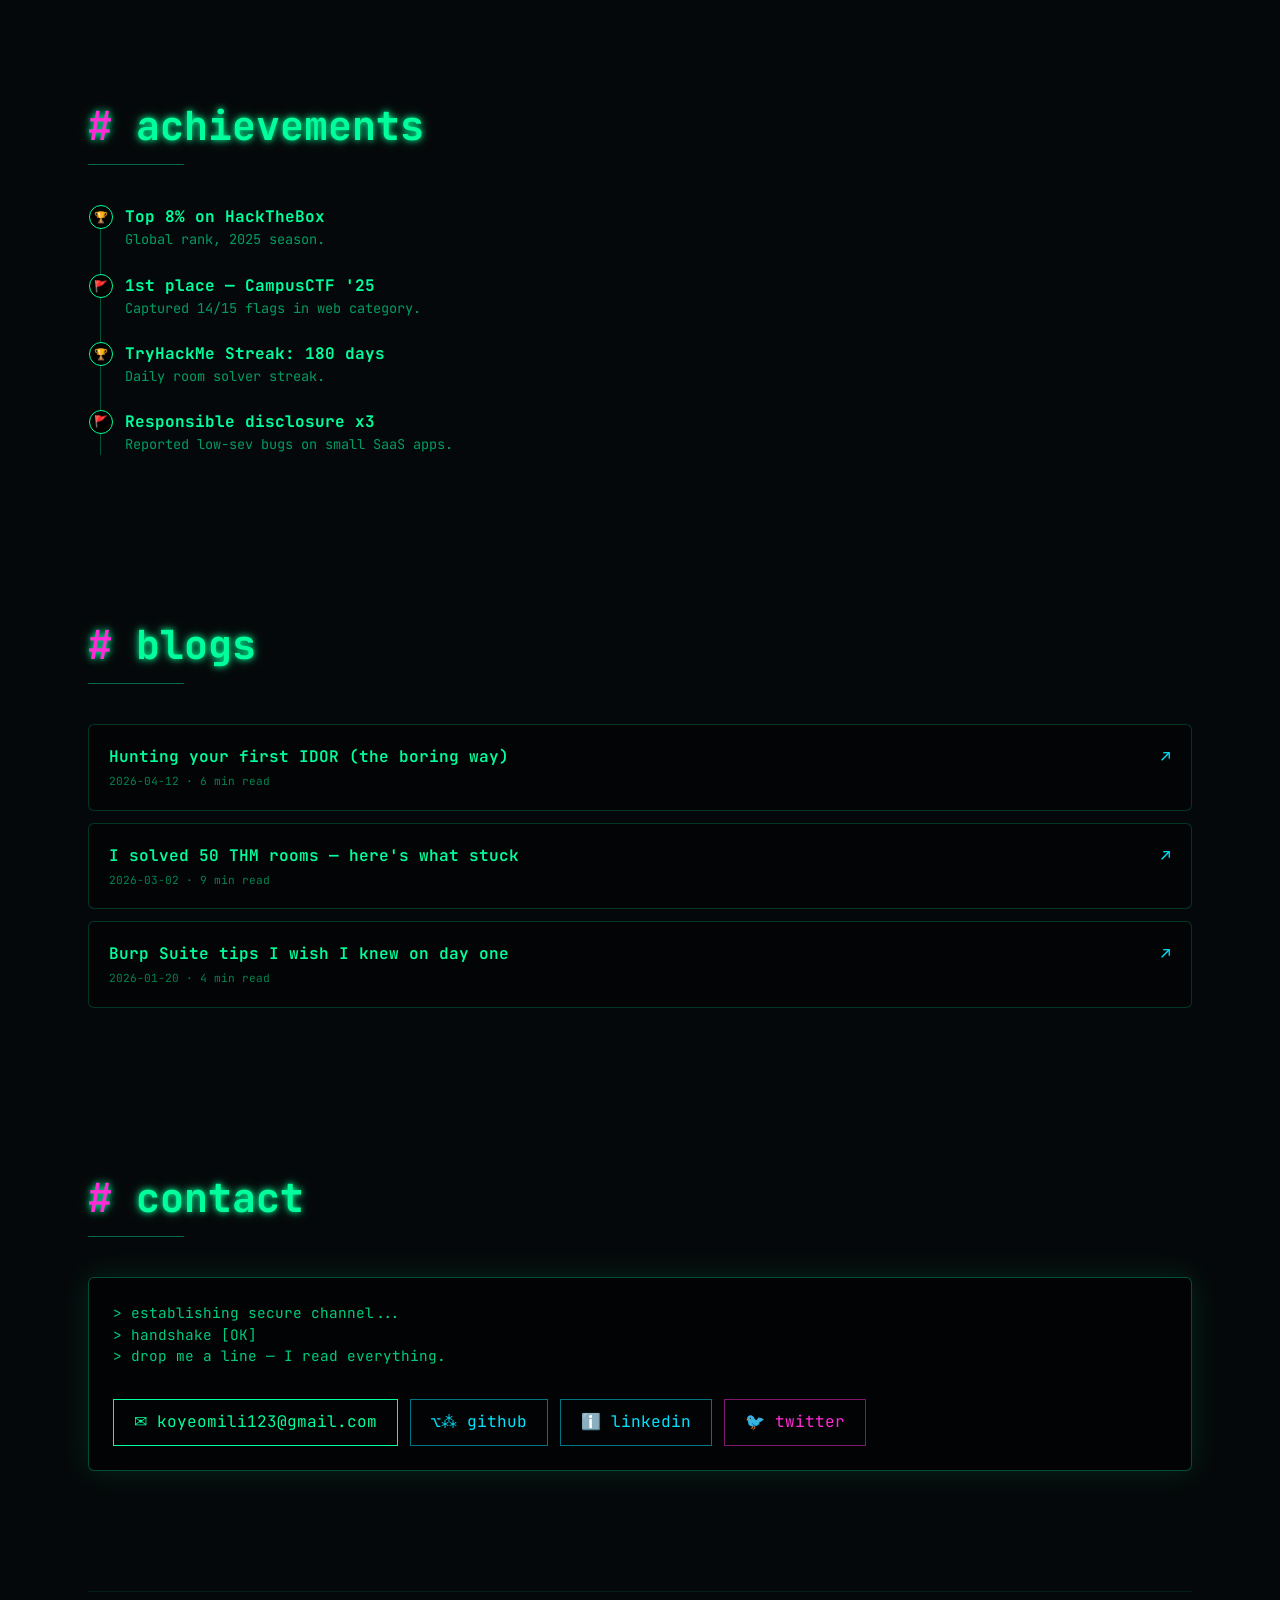
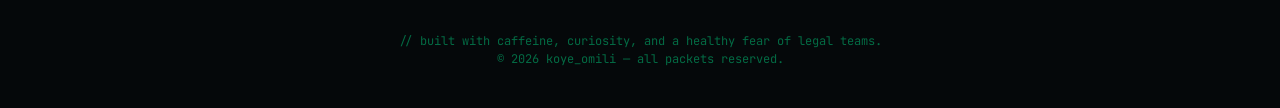
==== commit 6d4f4bba: "Add files via upload" ====
--- a/index.html
+++ b/index.html
@@ -135,7 +135,7 @@
 &gt; handshake [OK]
 &gt; drop me a line — I read everything.</pre>
         <div class="cta-row">
-          <a href="mailto:koyeomili123@gmail.com" class="btn btn-neon">✉ koyeomili123@gmail.com</a>
+          <a href="mailto:koyenumomili123@gmail.com" class="btn btn-neon">✉ koyeomili123@gmail.com</a>
           <a href="#" class="btn btn-cyber">⌥⁂ github</a>
           <a href="#" class="btn btn-cyber">ℹ️ linkedin</a>
           <a href="#" class="btn btn-magenta">🐦 twitter</a>
@@ -152,4 +152,4 @@
   <script src="main.js"></script>
 </body>
 
-</html>
+</html>
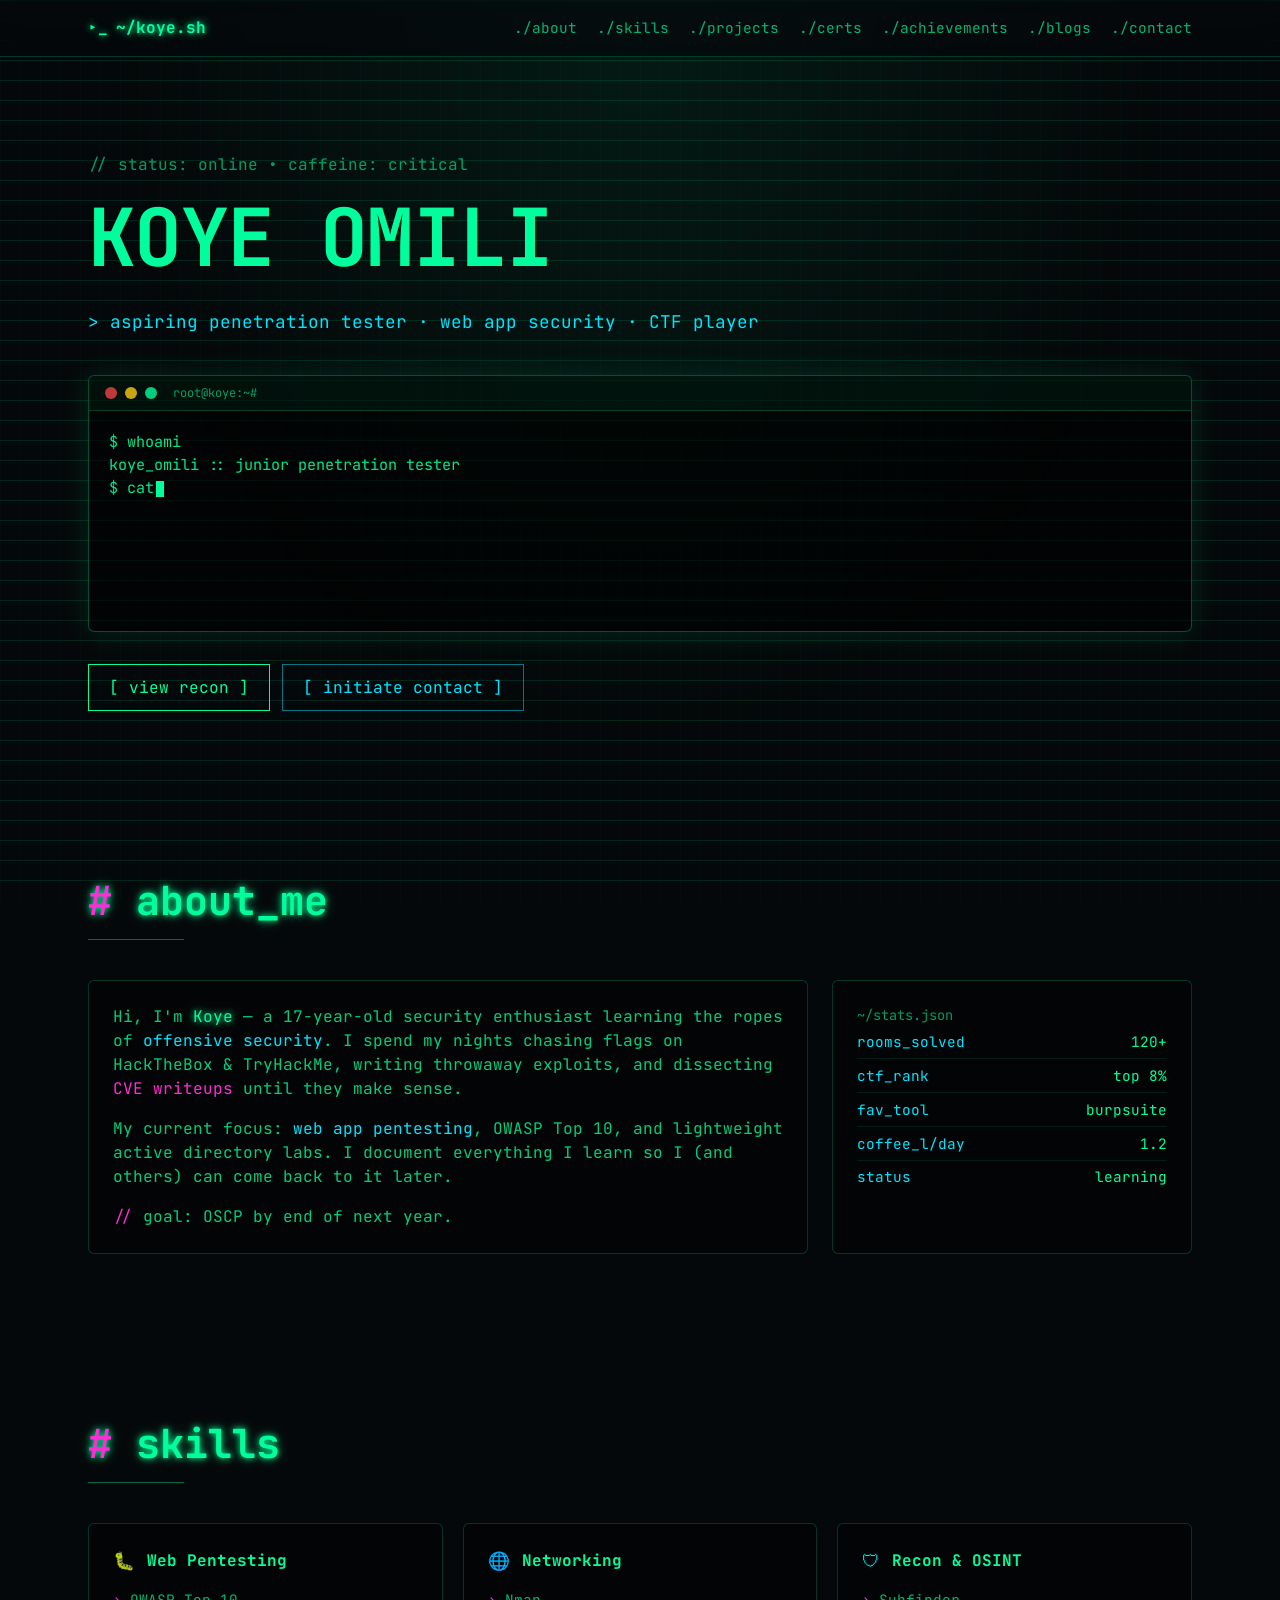
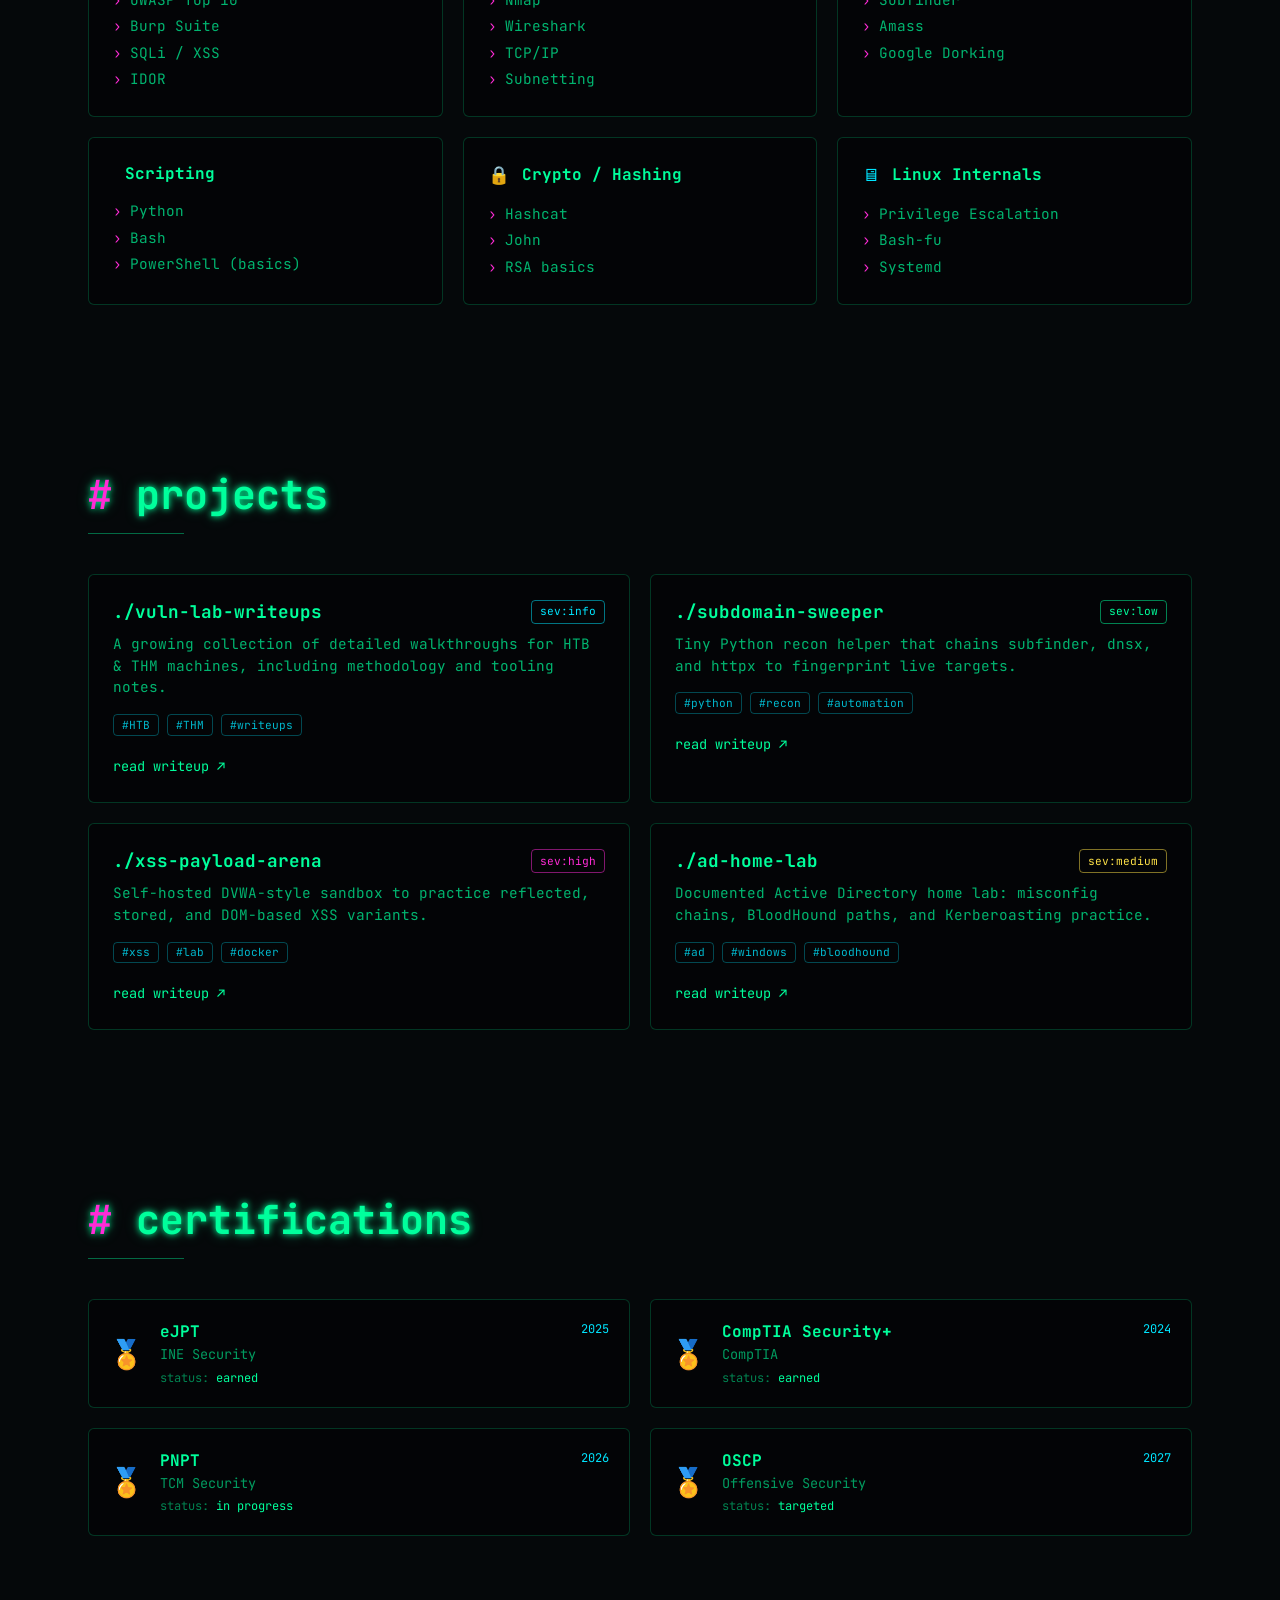
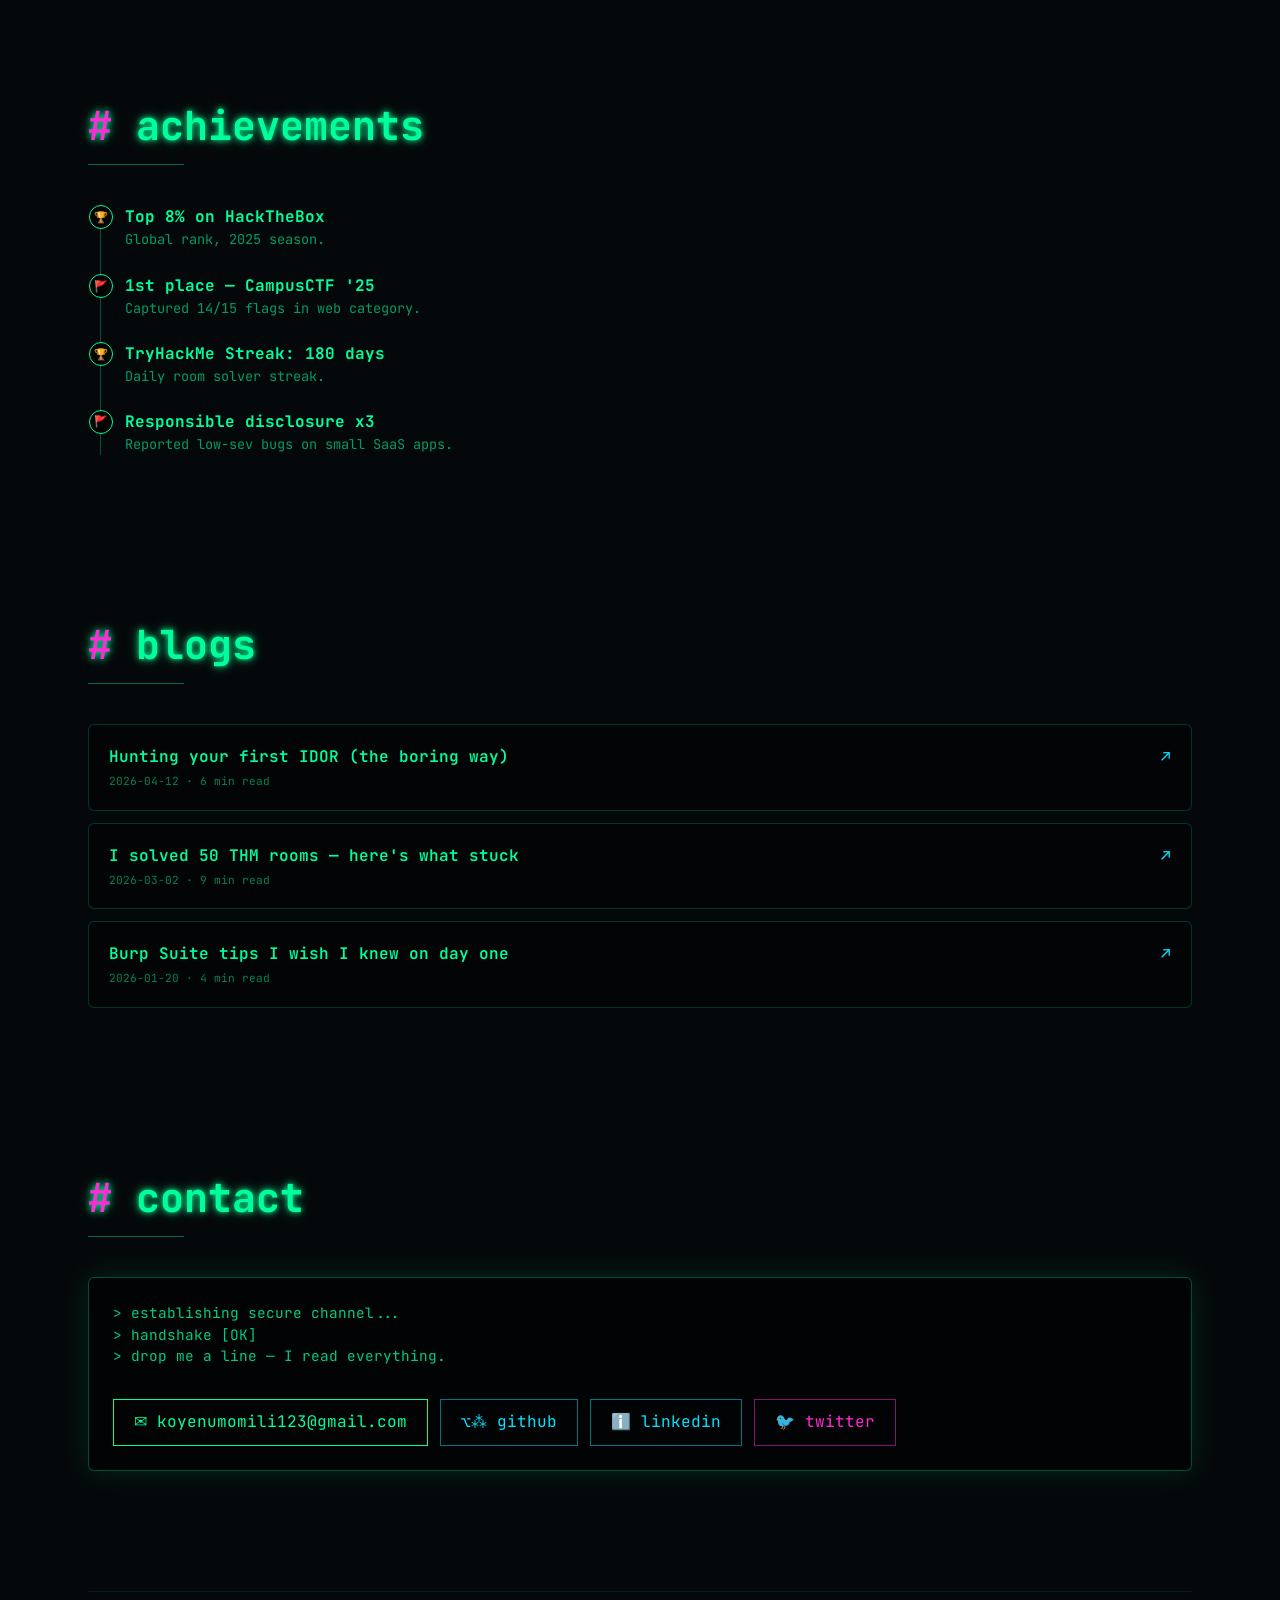
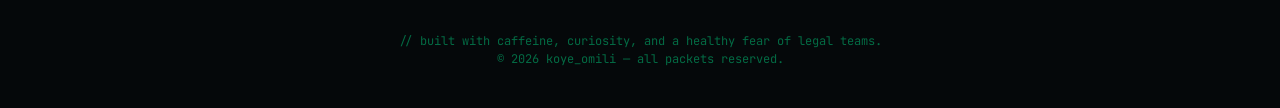
==== commit cce4f723: "Fix email link formatting in index.html" ====
--- a/index.html
+++ b/index.html
@@ -135,7 +135,7 @@
 &gt; handshake [OK]
 &gt; drop me a line — I read everything.</pre>
         <div class="cta-row">
-          <a href="mailto:koyenumomili123@gmail.com" class="btn btn-neon">✉ koyeomili123@gmail.com</a>
+          <a href="mailto:koyenumomili123@gmail.com" class="btn btn-neon">✉ koyenumomili123@gmail.com</a>
           <a href="#" class="btn btn-cyber">⌥⁂ github</a>
           <a href="#" class="btn btn-cyber">ℹ️ linkedin</a>
           <a href="#" class="btn btn-magenta">🐦 twitter</a>
@@ -152,4 +152,4 @@
   <script src="main.js"></script>
 </body>
 
-</html>+</html>
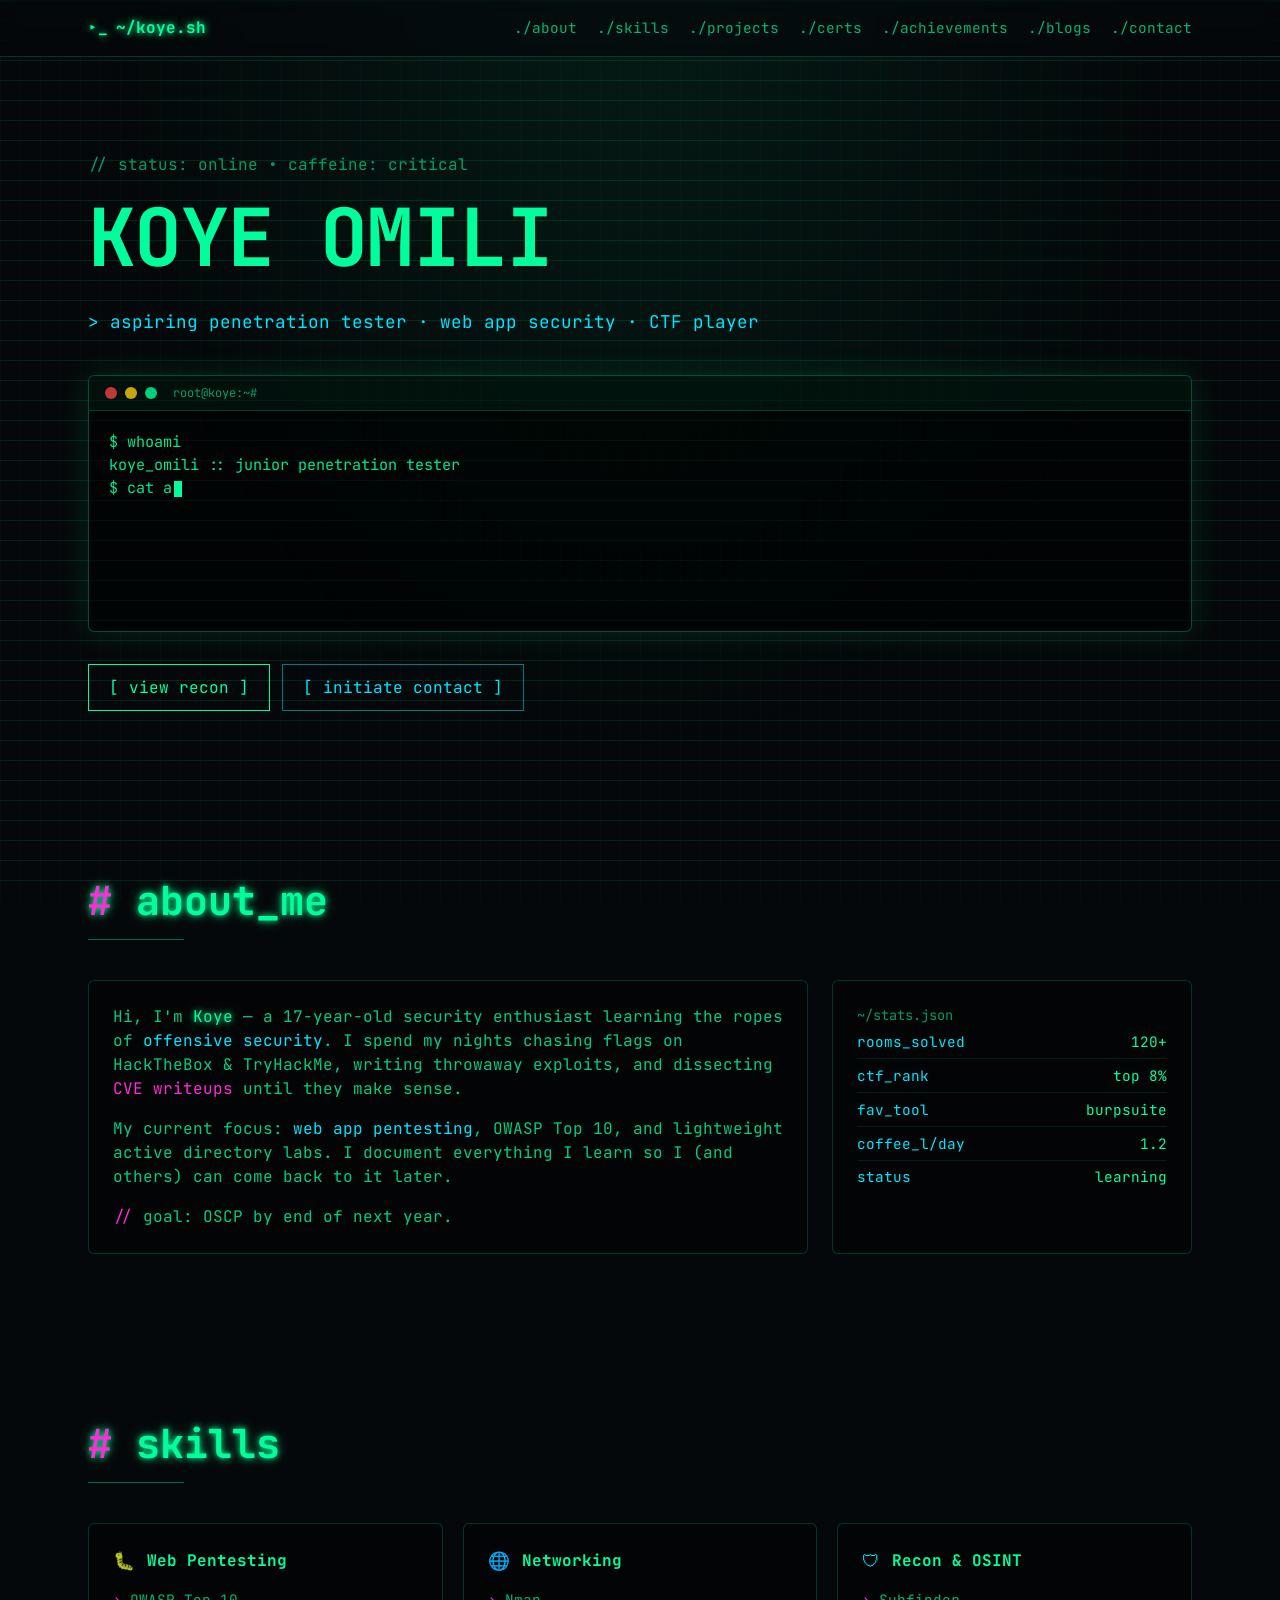
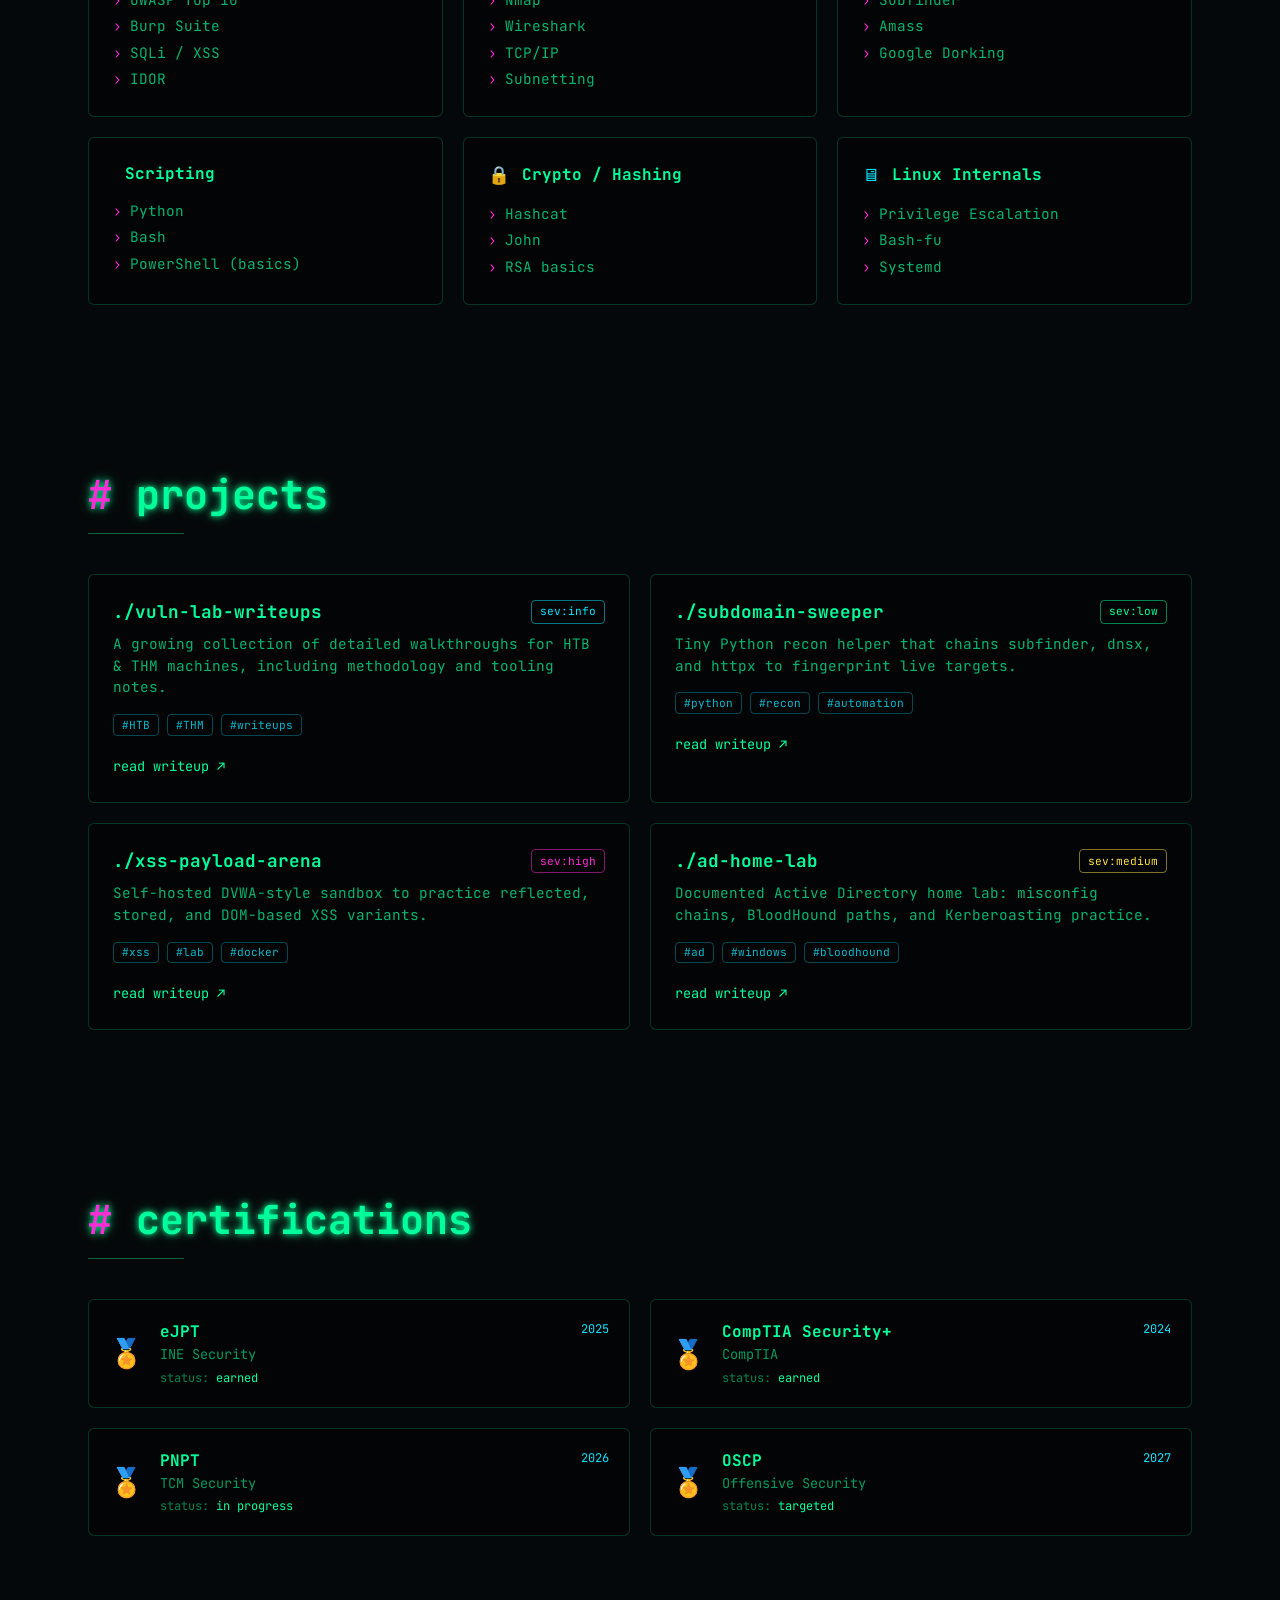
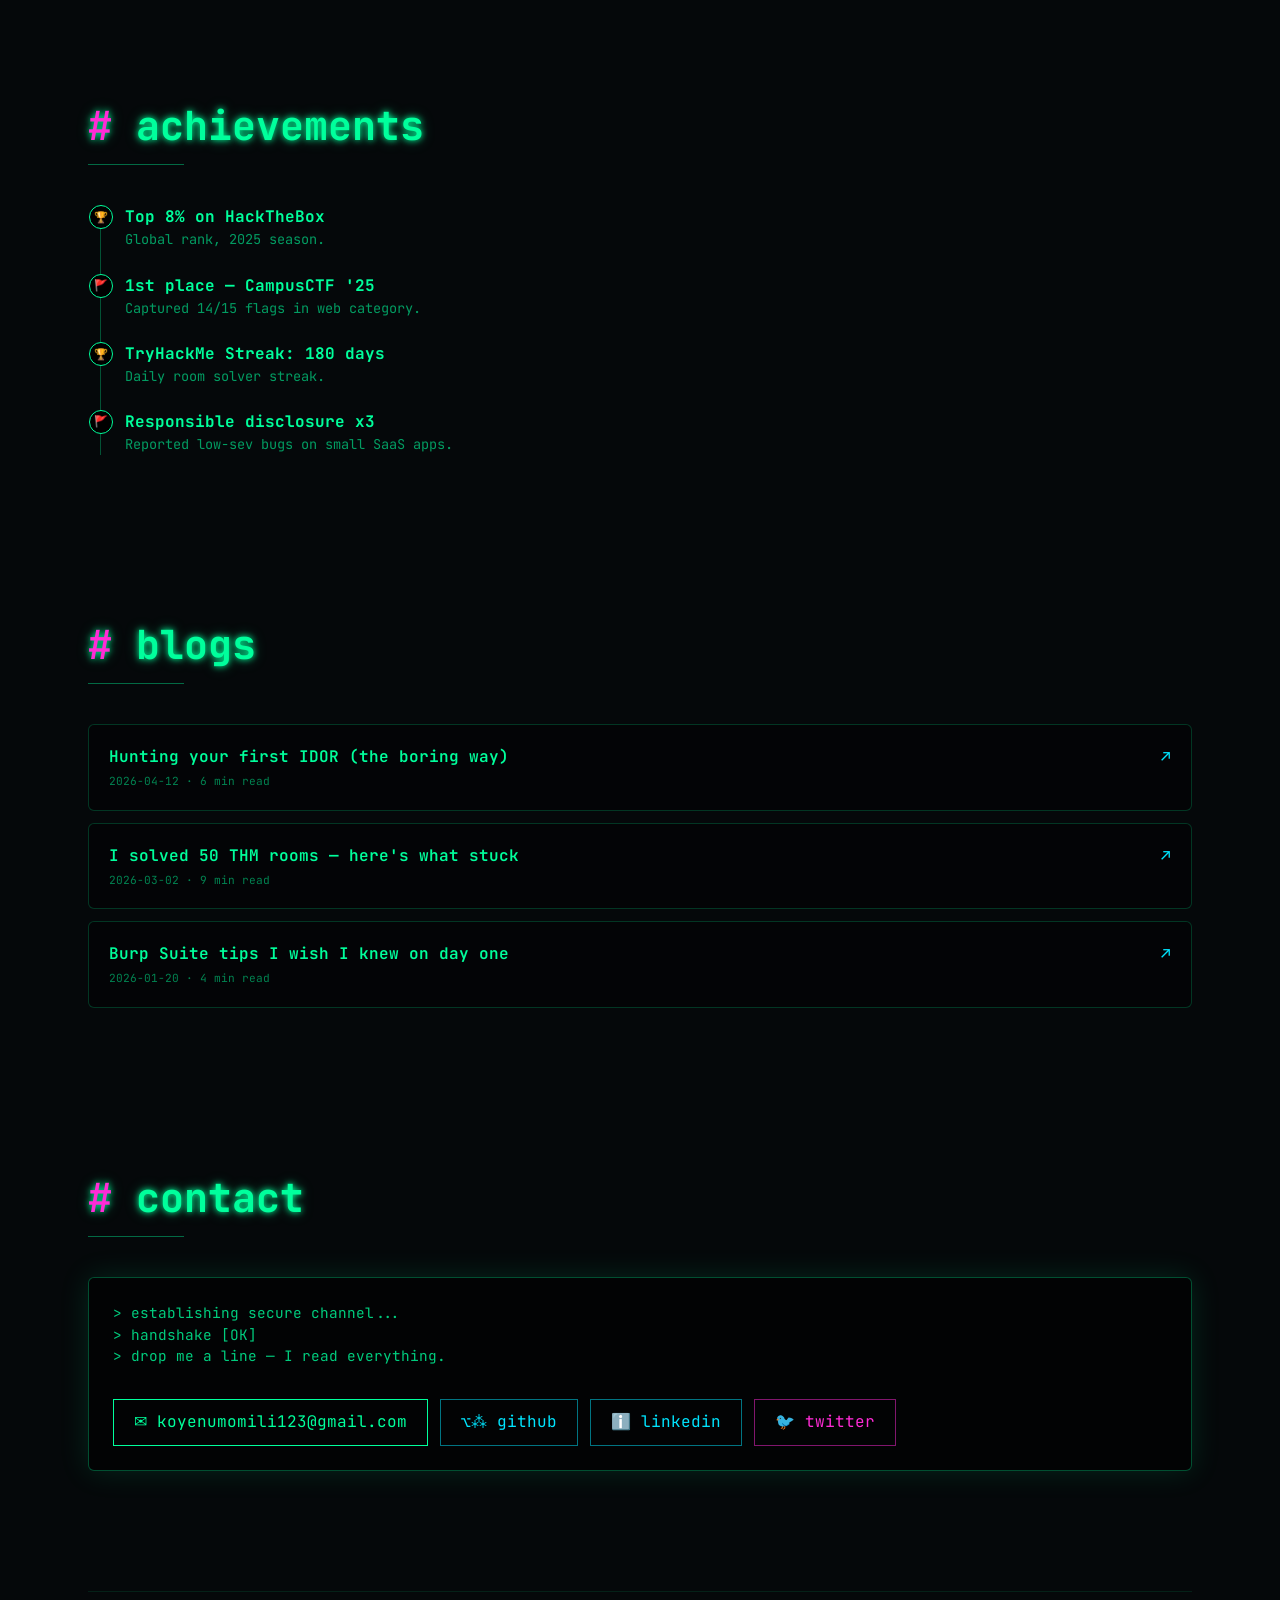
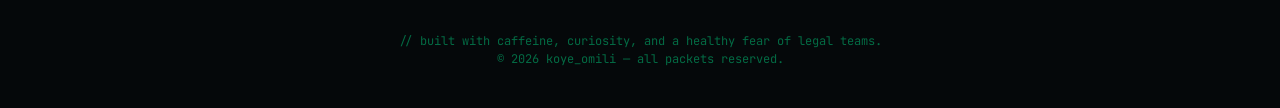
==== commit 907377dd: "Add files via upload" ====
--- a/index.html
+++ b/index.html
@@ -152,4 +152,4 @@
   <script src="main.js"></script>
 </body>
 
-</html>
+</html>
